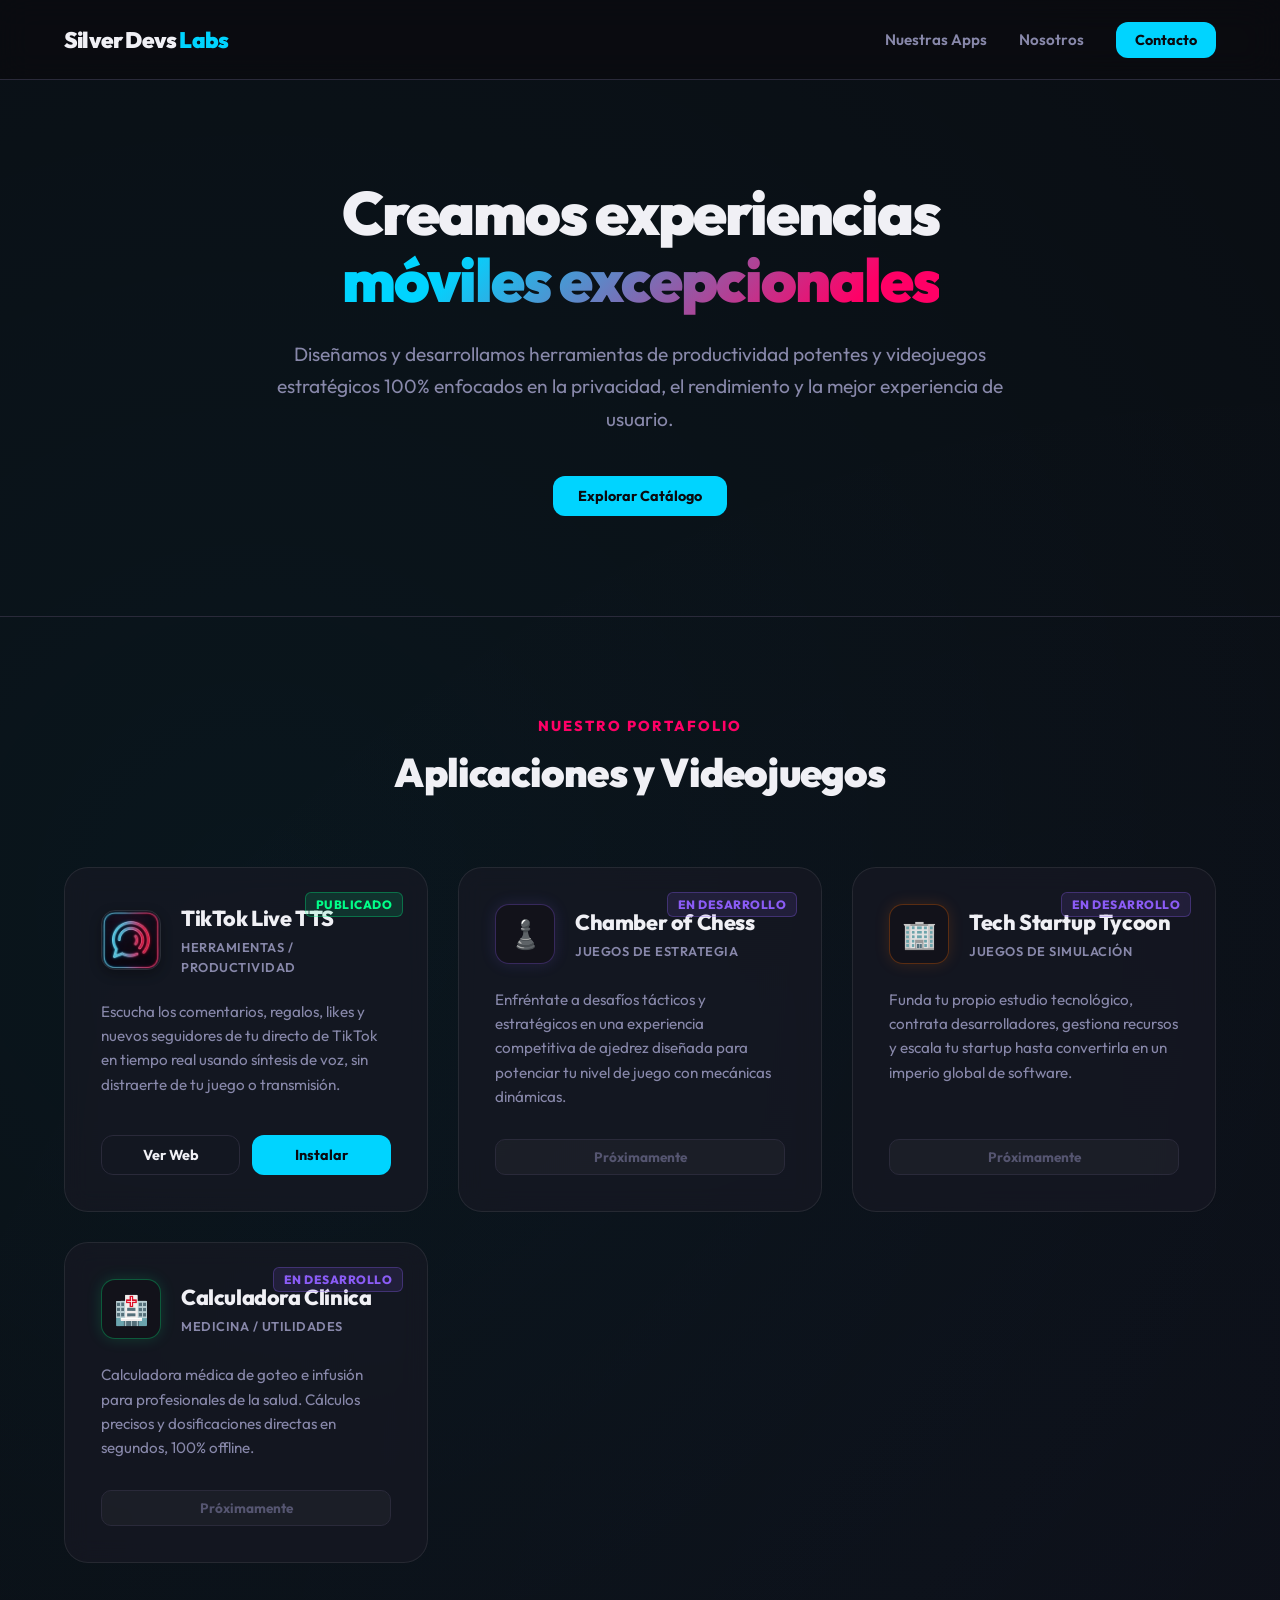
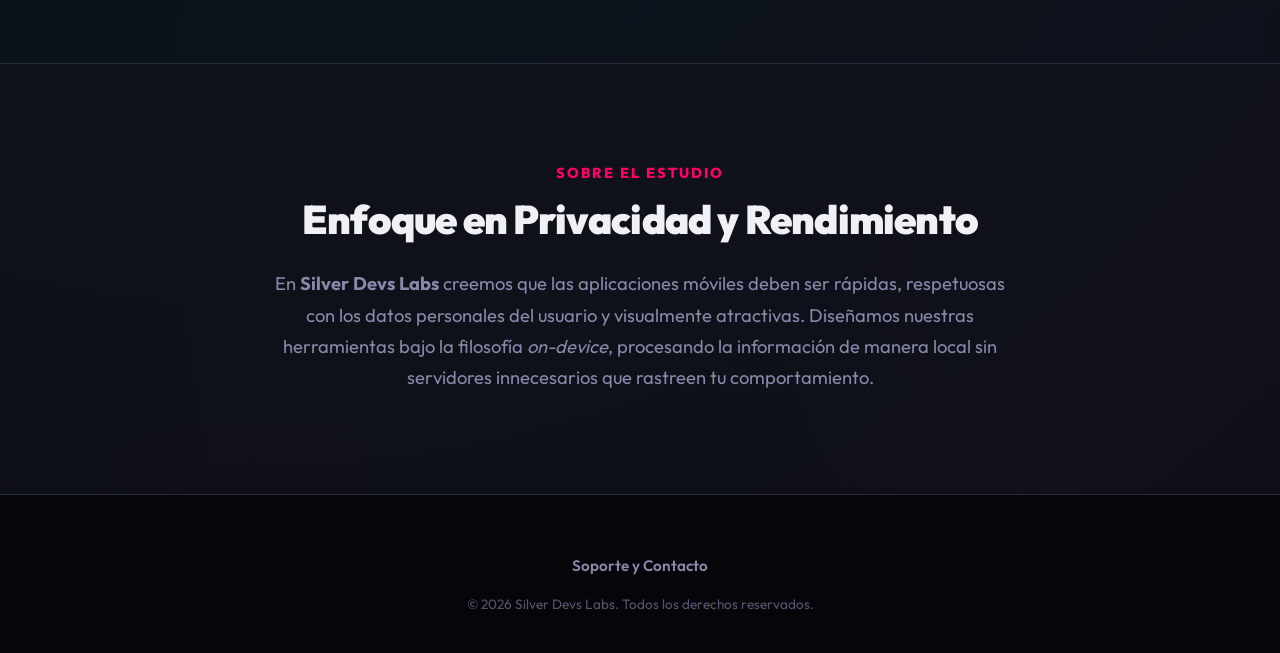
==== index.html @ 196f1647 "feat: lanzar portal central oficial de Silver Devs Labs" ====
<!DOCTYPE html>
<html lang="es">
<head>
    <meta charset="UTF-8">
    <meta name="viewport" content="width=device-width, initial-scale=1.0">
    <title>Silver Devs Labs - Aplicaciones y Videojuegos Móviles</title>
    <meta name="description" content="Portal oficial de Silver Devs Labs. Creadores de herramientas innovadoras y videojuegos móviles de alta calidad.">
    
    <!-- Open Graph -->
    <meta property="og:type" content="website">
    <meta property="og:title" content="Silver Devs Labs - Aplicaciones y Videojuegos">
    <meta property="og:description" content="Explora nuestro catálogo de aplicaciones móviles y videojuegos estratégicos e innovadores.">
    
    <!-- Google Fonts -->
    <link rel="preconnect" href="https://fonts.googleapis.com">
    <link rel="preconnect" href="https://fonts.gstatic.com" crossorigin>
    <link href="https://fonts.googleapis.com/css2?family=Outfit:wght@300;400;600;800;900&display=swap" rel="stylesheet">
    
    <!-- Stylesheets -->
    <link rel="stylesheet" href="style.css">
</head>
<body>
    <!-- Header -->
    <header class="navbar">
        <div class="container navbar-container">
            <a href="#" class="brand">
                <span class="brand-name">Silver Devs <span class="accent-cyan">Labs</span></span>
            </a>
            <nav class="nav-menu">
                <a href="#apps" class="nav-link">Nuestras Apps</a>
                <a href="#about" class="nav-link">Nosotros</a>
                <a href="mailto:silver.devs.labs@gmail.com" class="btn btn-primary btn-nav">Contacto</a>
            </nav>
        </div>
    </header>

    <!-- Hero Section -->
    <section class="hero">
        <div class="container hero-container">
            <h1 class="hero-title">
                Creamos experiencias <br>
                <span class="gradient-text">móviles excepcionales</span>
            </h1>
            <p class="hero-subtitle">
                Diseñamos y desarrollamos herramientas de productividad potentes y videojuegos estratégicos 100% enfocados en la privacidad, el rendimiento y la mejor experiencia de usuario.
            </p>
            <div class="hero-actions">
                <a href="#apps" class="btn btn-primary">Explorar Catálogo</a>
            </div>
        </div>
    </section>

    <!-- Apps Catalog Grid Section -->
    <section class="apps" id="apps">
        <div class="container">
            <div class="section-header">
                <span class="tagline">Nuestro Portafolio</span>
                <h2 class="section-title">Aplicaciones y Videojuegos</h2>
            </div>
            
            <div class="apps-grid">
                <!-- App 1: TikTok Live TTS -->
                <div class="card app-card status-published" id="app-tiktoktts">
                    <span class="status-badge">Publicado</span>
                    <div class="app-header">
                        <img src="assets/logo-tiktoktts.png" alt="TikTok Live TTS Icon" class="app-icon">
                        <div class="app-meta">
                            <h3 class="app-title">TikTok Live TTS</h3>
                            <span class="app-category">Herramientas / Productividad</span>
                        </div>
                    </div>
                    <p class="app-desc">
                        Escucha los comentarios, regalos, likes y nuevos seguidores de tu directo de TikTok en tiempo real usando síntesis de voz, sin distraerte de tu juego o transmisión.
                    </p>
                    <div class="app-links">
                        <a href="https://silverdevslabs-del.github.io/tiktok-live-tts-web/" class="btn btn-outline" target="_blank">Ver Web</a>
                        <a href="https://play.google.com/store/apps/details?id=com.silver_devs_labs.tiktoktts" class="btn btn-primary" target="_blank">Instalar</a>
                    </div>
                </div>
                
                <!-- App 2: Chamber of Chess -->
                <div class="card app-card status-dev" id="app-chess">
                    <span class="status-badge">En Desarrollo</span>
                    <div class="app-header">
                        <div class="app-icon-placeholder purple">♟️</div>
                        <div class="app-meta">
                            <h3 class="app-title">Chamber of Chess</h3>
                            <span class="app-category">Juegos de Estrategia</span>
                        </div>
                    </div>
                    <p class="app-desc">
                        Enfréntate a desafíos tácticos y estratégicos en una experiencia competitiva de ajedrez diseñada para potenciar tu nivel de juego con mecánicas dinámicas.
                    </p>
                    <div class="app-links">
                        <span class="badge badge-subtle">Próximamente</span>
                    </div>
                </div>
                
                <!-- App 3: Tech Startup Tycoon -->
                <div class="card app-card status-dev" id="app-tycoon">
                    <span class="status-badge">En Desarrollo</span>
                    <div class="app-header">
                        <div class="app-icon-placeholder orange">🏢</div>
                        <div class="app-meta">
                            <h3 class="app-title">Tech Startup Tycoon</h3>
                            <span class="app-category">Juegos de Simulación</span>
                        </div>
                    </div>
                    <p class="app-desc">
                        Funda tu propio estudio tecnológico, contrata desarrolladores, gestiona recursos y escala tu startup hasta convertirla en un imperio global de software.
                    </p>
                    <div class="app-links">
                        <span class="badge badge-subtle">Próximamente</span>
                    </div>
                </div>
                
                <!-- App 4: Calculadora de Infusión -->
                <div class="card app-card status-dev" id="app-clinical">
                    <span class="status-badge">En Desarrollo</span>
                    <div class="app-header">
                        <div class="app-icon-placeholder green">🏥</div>
                        <div class="app-meta">
                            <h3 class="app-title">Calculadora Clínica</h3>
                            <span class="app-category">Medicina / Utilidades</span>
                        </div>
                    </div>
                    <p class="app-desc">
                        Calculadora médica de goteo e infusión para profesionales de la salud. Cálculos precisos y dosificaciones directas en segundos, 100% offline.
                    </p>
                    <div class="app-links">
                        <span class="badge badge-subtle">Próximamente</span>
                    </div>
                </div>

            </div>
        </div>
    </section>

    <!-- About Section -->
    <section class="about" id="about">
        <div class="container about-container">
            <div class="about-content">
                <span class="tagline">Sobre el Estudio</span>
                <h2 class="section-title">Enfoque en Privacidad y Rendimiento</h2>
                <p class="about-text">
                    En <strong>Silver Devs Labs</strong> creemos que las aplicaciones móviles deben ser rápidas, respetuosas con los datos personales del usuario y visualmente atractivas. 
                    Diseñamos nuestras herramientas bajo la filosofía <em>on-device</em>, procesando la información de manera local sin servidores innecesarios que rastreen tu comportamiento.
                </p>
            </div>
        </div>
    </section>

    <!-- Footer -->
    <footer class="footer">
        <div class="container footer-container">
            <div class="footer-links">
                <a href="mailto:silver.devs.labs@gmail.com" class="footer-link">Soporte y Contacto</a>
            </div>
            <p class="copyright">&copy; 2026 Silver Devs Labs. Todos los derechos reservados.</p>
        </div>
    </footer>
</body>
</html>
---- style.css ----
/* Silver Devs Labs Portal - CSS Styling Rules */

:root {
    --bg-dark: #0A0A0F;
    --surface-dark: #12121A;
    --card-dark: #1A1A25;
    
    --neon-cyan: #00D4FF;
    --neon-pink: #FF0066;
    --neon-green: #00FF88;
    --neon-orange: #FF6B00;
    --neon-purple: #8B5CF6;
    
    --text-primary: #F0F0F5;
    --text-secondary: #8888AA;
    --text-muted: #555570;
    
    --border-subtle: #2A2A3A;
    --glass-border: rgba(255, 255, 255, 0.08);
    --glass-surface: rgba(255, 255, 255, 0.04);
    
    --font-outfit: 'Outfit', sans-serif;
    --transition-smooth: all 0.4s cubic-bezier(0.16, 1, 0.3, 1);
}

/* Base Styles */
* {
    margin: 0;
    padding: 0;
    box-sizing: border-box;
}

html {
    scroll-behavior: smooth;
    font-size: 16px;
    background-color: var(--bg-dark);
    color: var(--text-primary);
    font-family: var(--font-outfit);
}

body {
    overflow-x: hidden;
    position: relative;
}

/* Background animated glow (Studio branding) */
@keyframes bgGlow {
    0% { background-position: 0% 50%; }
    50% { background-position: 100% 50%; }
    100% { background-position: 0% 50%; }
}

body::before {
    content: '';
    position: absolute;
    top: 0;
    left: 0;
    right: 0;
    bottom: 0;
    background: radial-gradient(circle at 10% 20%, rgba(0, 212, 255, 0.06) 0%, transparent 45%),
                radial-gradient(circle at 90% 80%, rgba(255, 0, 102, 0.05) 0%, transparent 45%),
                radial-gradient(circle at 50% 40%, rgba(139, 92, 246, 0.03) 0%, transparent 50%);
    background-size: 200% 200%;
    animation: bgGlow 25s ease infinite;
    z-index: -1;
    pointer-events: none;
}

.container {
    width: 100%;
    max-width: 1200px;
    margin: 0 auto;
    padding: 0 24px;
}

/* Navbar */
.navbar {
    position: fixed;
    top: 0;
    left: 0;
    right: 0;
    height: 80px;
    display: flex;
    align-items: center;
    background-color: rgba(10, 10, 15, 0.7);
    backdrop-filter: blur(16px);
    -webkit-backdrop-filter: blur(16px);
    border-bottom: 1px solid var(--border-subtle);
    z-index: 1000;
}

.navbar-container {
    display: flex;
    justify-content: space-between;
    align-items: center;
}

.brand {
    text-decoration: none;
}

.brand-name {
    font-size: 1.4rem;
    font-weight: 900;
    color: var(--text-primary);
    letter-spacing: -0.8px;
}

.accent-cyan {
    color: var(--neon-cyan);
}

.nav-menu {
    display: flex;
    align-items: center;
    gap: 32px;
}

.nav-link {
    font-size: 0.95rem;
    font-weight: 600;
    color: var(--text-secondary);
    text-decoration: none;
    transition: var(--transition-smooth);
}

.nav-link:hover {
    color: var(--neon-cyan);
}

/* Buttons */
.btn {
    display: inline-flex;
    align-items: center;
    justify-content: center;
    padding: 10px 24px;
    border-radius: 12px;
    font-weight: 700;
    font-size: 0.9rem;
    cursor: pointer;
    text-decoration: none;
    transition: var(--transition-smooth);
    border: 1px solid transparent;
}

.btn-primary {
    background-color: var(--neon-cyan);
    color: var(--bg-dark);
}

.btn-primary:hover {
    transform: translateY(-2px);
    box-shadow: 0 8px 25px rgba(0, 212, 255, 0.35);
}

.btn-outline {
    border-color: var(--border-subtle);
    color: var(--text-primary);
    background-color: transparent;
}

.btn-outline:hover {
    border-color: var(--neon-cyan);
    background-color: rgba(0, 212, 255, 0.05);
}

.btn-nav {
    padding: 8px 18px;
}

/* Hero Section */
.hero {
    padding: 180px 0 100px;
    text-align: center;
    position: relative;
}

.hero-container {
    max-width: 800px;
    margin: 0 auto;
}

.hero-title {
    font-size: 3.8rem;
    font-weight: 900;
    line-height: 1.1;
    letter-spacing: -2px;
    margin-bottom: 24px;
}

.gradient-text {
    background: linear-gradient(135deg, var(--neon-cyan) 20%, var(--neon-pink) 85%);
    -webkit-background-clip: text;
    -webkit-text-fill-color: transparent;
}

.hero-subtitle {
    font-size: 1.2rem;
    color: var(--text-secondary);
    line-height: 1.7;
    margin-bottom: 40px;
}

/* Cards & Grid Layout */
.card {
    background-color: rgba(26, 26, 37, 0.6);
    backdrop-filter: blur(12px);
    -webkit-backdrop-filter: blur(12px);
    border-radius: 24px;
    border: 1px solid var(--glass-border);
    padding: 36px;
    transition: var(--transition-smooth);
}

.card:hover {
    transform: translateY(-6px);
}

/* Apps Grid */
.apps {
    padding: 100px 0;
    border-top: 1px solid var(--border-subtle);
}

.section-header {
    text-align: center;
    margin-bottom: 70px;
}

.tagline {
    font-size: 0.9rem;
    font-weight: 800;
    letter-spacing: 2px;
    text-transform: uppercase;
    color: var(--neon-pink);
    display: block;
    margin-bottom: 12px;
}

.section-title {
    font-size: 2.5rem;
    font-weight: 900;
    letter-spacing: -0.8px;
}

.apps-grid {
    display: grid;
    grid-template-columns: repeat(auto-fit, minmax(320px, 1fr));
    gap: 30px;
}

/* App Card styling */
.app-card {
    position: relative;
    display: flex;
    flex-direction: column;
    height: 100%;
}

.status-badge {
    position: absolute;
    top: 24px;
    right: 24px;
    font-size: 0.75rem;
    font-weight: 800;
    text-transform: uppercase;
    padding: 4px 10px;
    border-radius: 6px;
    letter-spacing: 0.5px;
}

.status-published .status-badge {
    background-color: rgba(0, 255, 136, 0.12);
    color: var(--neon-green);
    border: 1px solid rgba(0, 255, 136, 0.3);
}

.status-dev .status-badge {
    background-color: rgba(139, 92, 246, 0.12);
    color: var(--neon-purple);
    border: 1px solid rgba(139, 92, 246, 0.3);
}

.app-header {
    display: flex;
    align-items: center;
    gap: 20px;
    margin-bottom: 24px;
}

.app-icon {
    width: 60px;
    height: 60px;
    border-radius: 14px;
    border: 1.5px solid rgba(255, 255, 255, 0.1);
    box-shadow: 0 4px 12px rgba(0, 0, 0, 0.3);
}

/* Custom Placeholder Icons for Unreleased Apps */
.app-icon-placeholder {
    width: 60px;
    height: 60px;
    border-radius: 14px;
    display: flex;
    align-items: center;
    justify-content: center;
    font-size: 1.75rem;
    background-color: var(--surface-dark);
    border: 1px solid var(--border-subtle);
    box-shadow: 0 4px 12px rgba(0, 0, 0, 0.3);
}

.app-icon-placeholder.purple {
    border-color: rgba(139, 92, 246, 0.3);
    box-shadow: 0 0 15px rgba(139, 92, 246, 0.15);
}

.app-icon-placeholder.orange {
    border-color: rgba(255, 107, 0, 0.3);
    box-shadow: 0 0 15px rgba(255, 107, 0, 0.15);
}

.app-icon-placeholder.green {
    border-color: rgba(0, 255, 136, 0.3);
    box-shadow: 0 0 15px rgba(0, 255, 136, 0.15);
}

.app-icon-placeholder.pink {
    border-color: rgba(255, 0, 102, 0.3);
    box-shadow: 0 0 15px rgba(255, 0, 102, 0.15);
}

.app-title {
    font-size: 1.35rem;
    font-weight: 800;
    margin-bottom: 4px;
    letter-spacing: -0.4px;
}

.app-category {
    font-size: 0.8rem;
    color: var(--text-secondary);
    font-weight: 600;
    text-transform: uppercase;
    letter-spacing: 0.5px;
}

.app-desc {
    font-size: 0.95rem;
    color: var(--text-secondary);
    line-height: 1.6;
    margin-bottom: 30px;
    flex-grow: 1;
}

.app-links {
    display: flex;
    gap: 12px;
    width: 100%;
}

.app-links .btn {
    flex: 1;
}

.badge-subtle {
    display: inline-block;
    padding: 8px 16px;
    border-radius: 10px;
    font-size: 0.85rem;
    font-weight: 700;
    background-color: rgba(255, 255, 255, 0.03);
    color: var(--text-muted);
    border: 1px solid var(--border-subtle);
    width: 100%;
    text-align: center;
}

/* Card Hover Highlights */
.app-card#app-tiktoktts:hover {
    border-color: rgba(0, 212, 255, 0.25);
    box-shadow: 0 15px 35px rgba(0, 212, 255, 0.08);
}

.app-card#app-chess:hover {
    border-color: rgba(139, 92, 246, 0.25);
    box-shadow: 0 15px 35px rgba(139, 92, 246, 0.06);
}

.app-card#app-tycoon:hover {
    border-color: rgba(255, 107, 0, 0.25);
    box-shadow: 0 15px 35px rgba(255, 107, 0, 0.06);
}

.app-card#app-clinical:hover {
    border-color: rgba(0, 255, 136, 0.25);
    box-shadow: 0 15px 35px rgba(0, 255, 136, 0.06);
}

.app-card#app-vibrator:hover {
    border-color: rgba(255, 0, 102, 0.25);
    box-shadow: 0 15px 35px rgba(255, 0, 102, 0.06);
}

/* About Section */
.about {
    padding: 100px 0;
    border-top: 1px solid var(--border-subtle);
    background-color: rgba(18, 18, 26, 0.4);
}

.about-container {
    max-width: 800px;
    margin: 0 auto;
    text-align: center;
}

.about-text {
    font-size: 1.15rem;
    color: var(--text-secondary);
    line-height: 1.7;
    margin-top: 24px;
}

/* Footer */
.footer {
    padding: 60px 0 40px;
    border-top: 1px solid var(--border-subtle);
    background-color: #06060A;
}

.footer-container {
    display: flex;
    flex-direction: column;
    align-items: center;
    gap: 20px;
    text-align: center;
}

.footer-link {
    color: var(--text-secondary);
    text-decoration: none;
    font-size: 0.95rem;
    font-weight: 600;
    transition: var(--transition-smooth);
}

.footer-link:hover {
    color: var(--neon-cyan);
}

.copyright {
    font-size: 0.85rem;
    color: var(--text-muted);
}

/* Responsive */
@media (max-width: 768px) {
    .nav-menu {
        display: none;
    }
    
    .hero-title {
        font-size: 2.8rem;
    }
    
    .section-title {
        font-size: 2rem;
    }
}
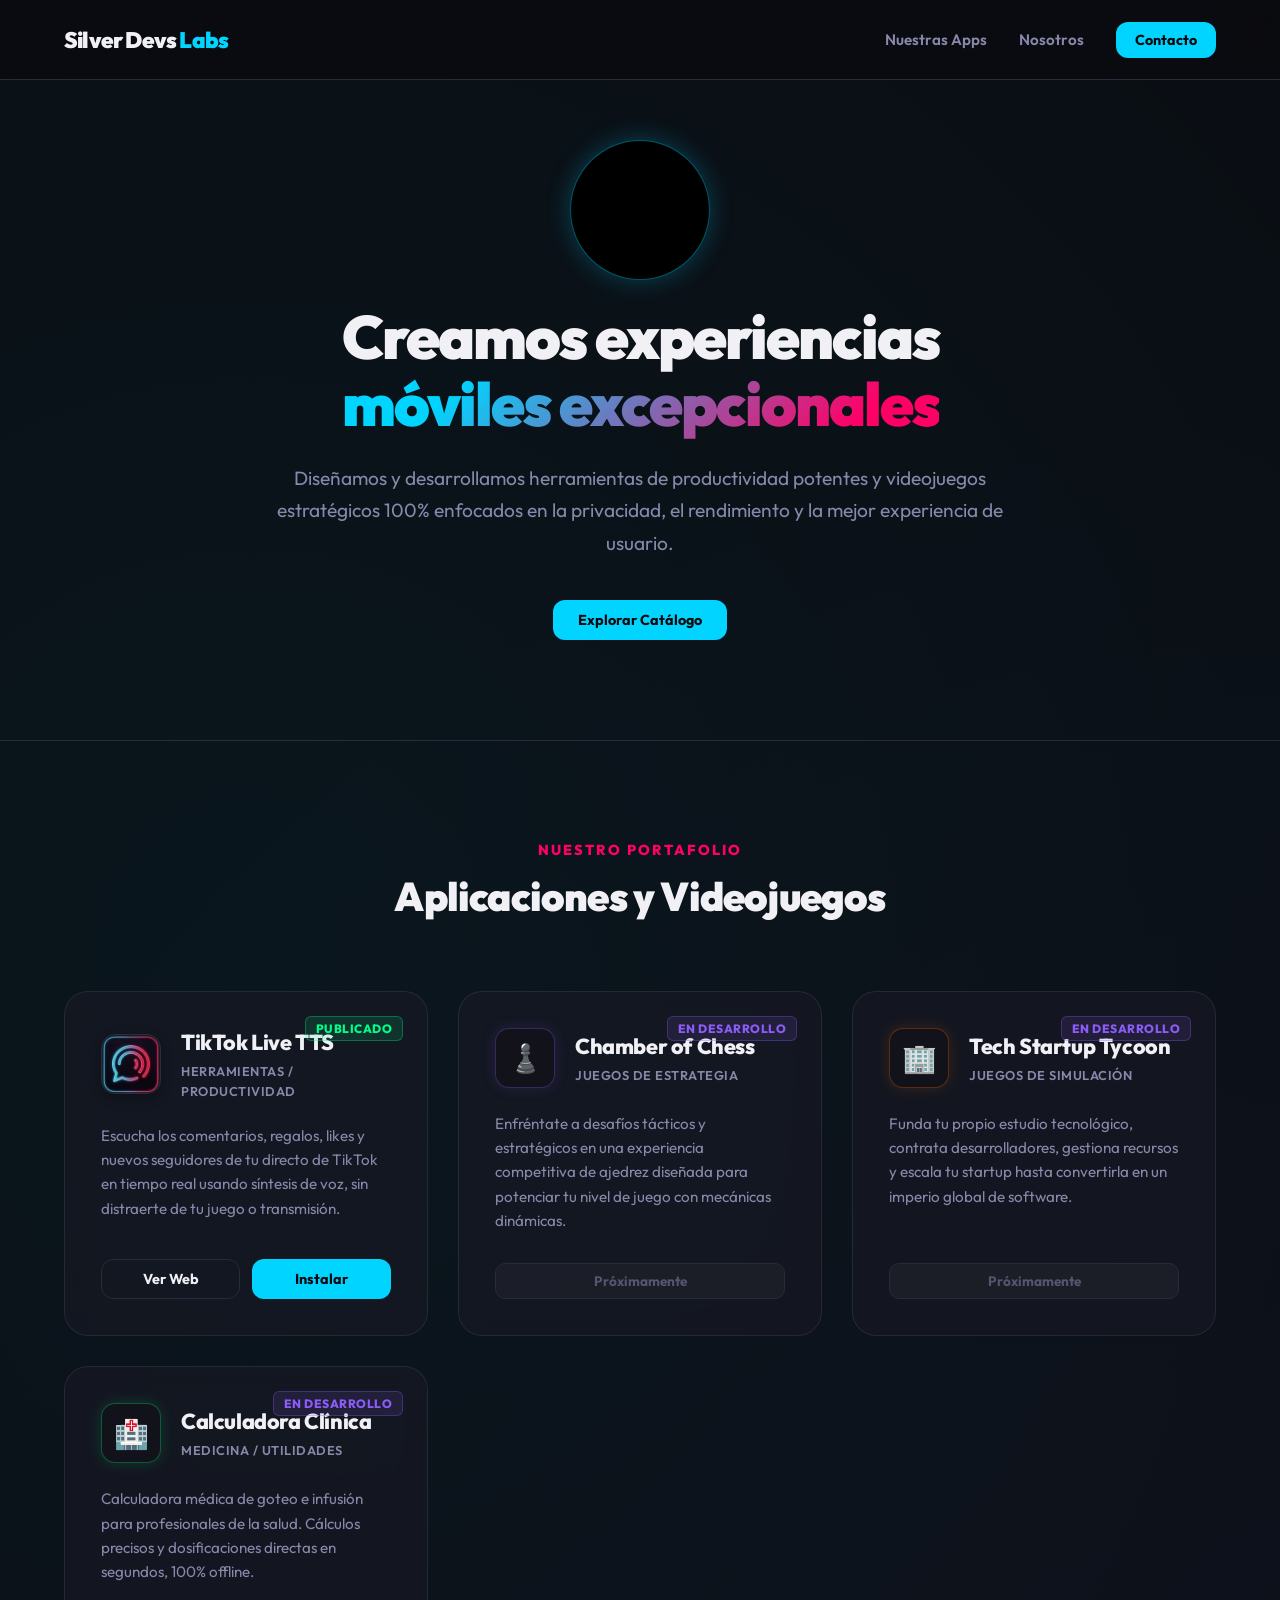
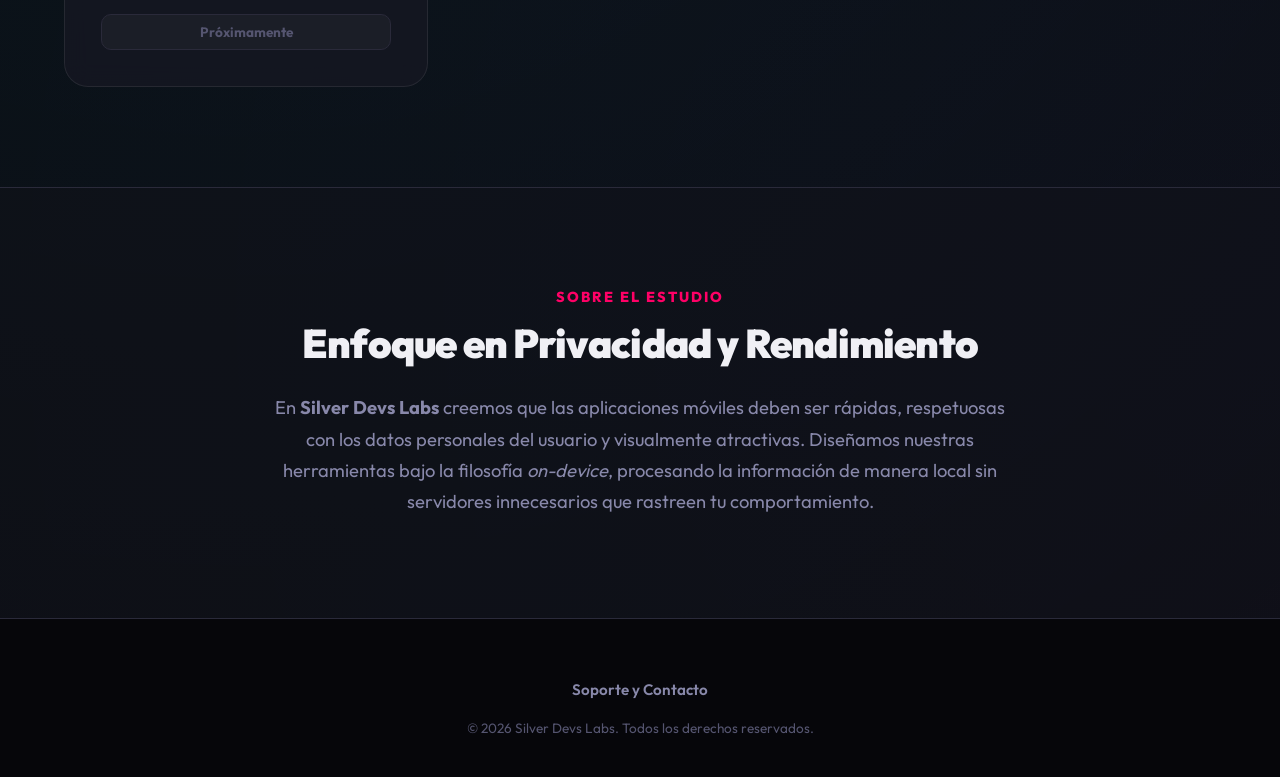
==== commit 794fcdda: "feat: agregar logo final en video mp4 en Hero Section" ====
--- a/index.html
+++ b/index.html
@@ -37,6 +37,9 @@
     <!-- Hero Section -->
     <section class="hero">
         <div class="container hero-container">
+            <div class="hero-logo-container">
+                <video src="assets/logo.mp4" autoplay loop muted playsinline class="hero-logo-video"></video>
+            </div>
             <h1 class="hero-title">
                 Creamos experiencias <br>
                 <span class="gradient-text">móviles excepcionales</span>
--- a/style.css
+++ b/style.css
@@ -170,7 +170,7 @@
 
 /* Hero Section */
 .hero {
-    padding: 180px 0 100px;
+    padding: 140px 0 100px;
     text-align: center;
     position: relative;
 }
@@ -178,6 +178,22 @@
 .hero-container {
     max-width: 800px;
     margin: 0 auto;
+}
+
+.hero-logo-container {
+    margin-bottom: 24px;
+    display: flex;
+    justify-content: center;
+}
+
+.hero-logo-video {
+    width: 140px;
+    height: 140px;
+    object-fit: cover;
+    border-radius: 50%;
+    border: 1.5px solid rgba(0, 212, 255, 0.4);
+    box-shadow: 0 0 25px rgba(0, 212, 255, 0.25);
+    background-color: #000;
 }
 
 .hero-title {
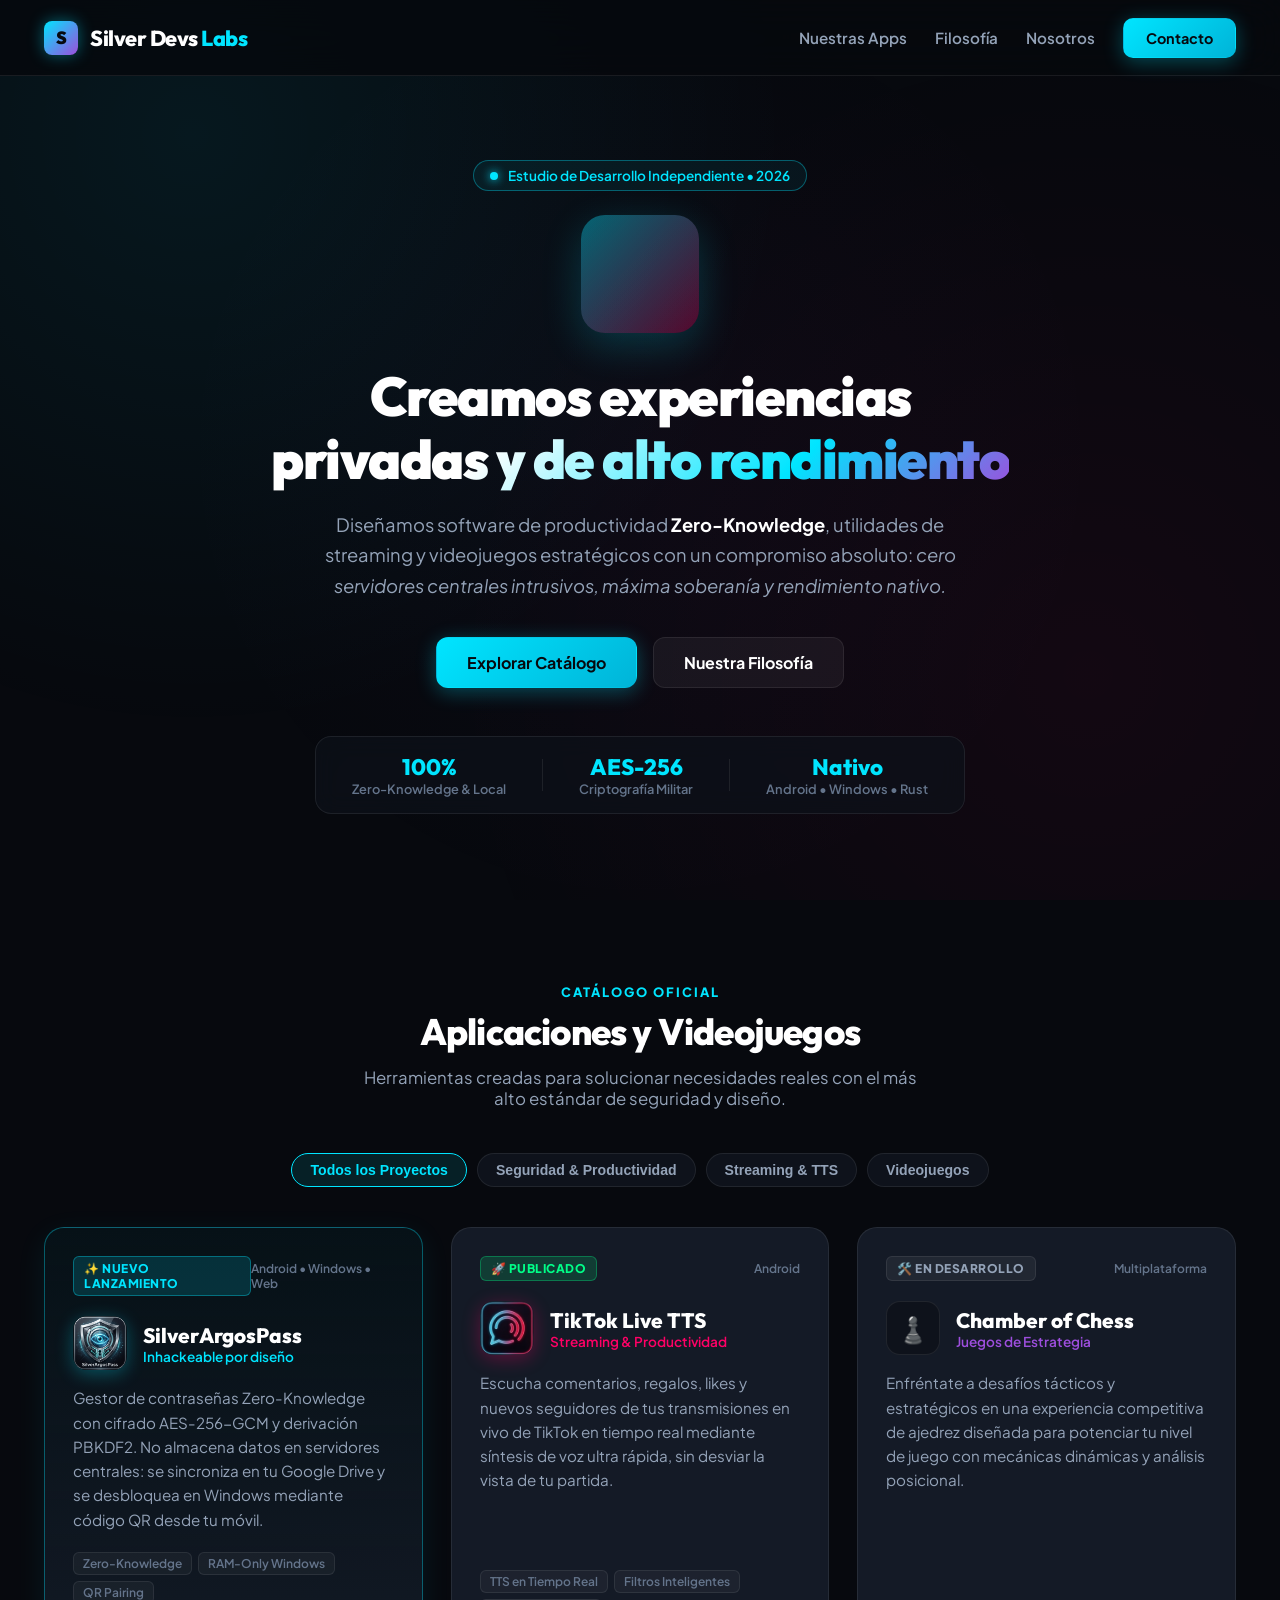
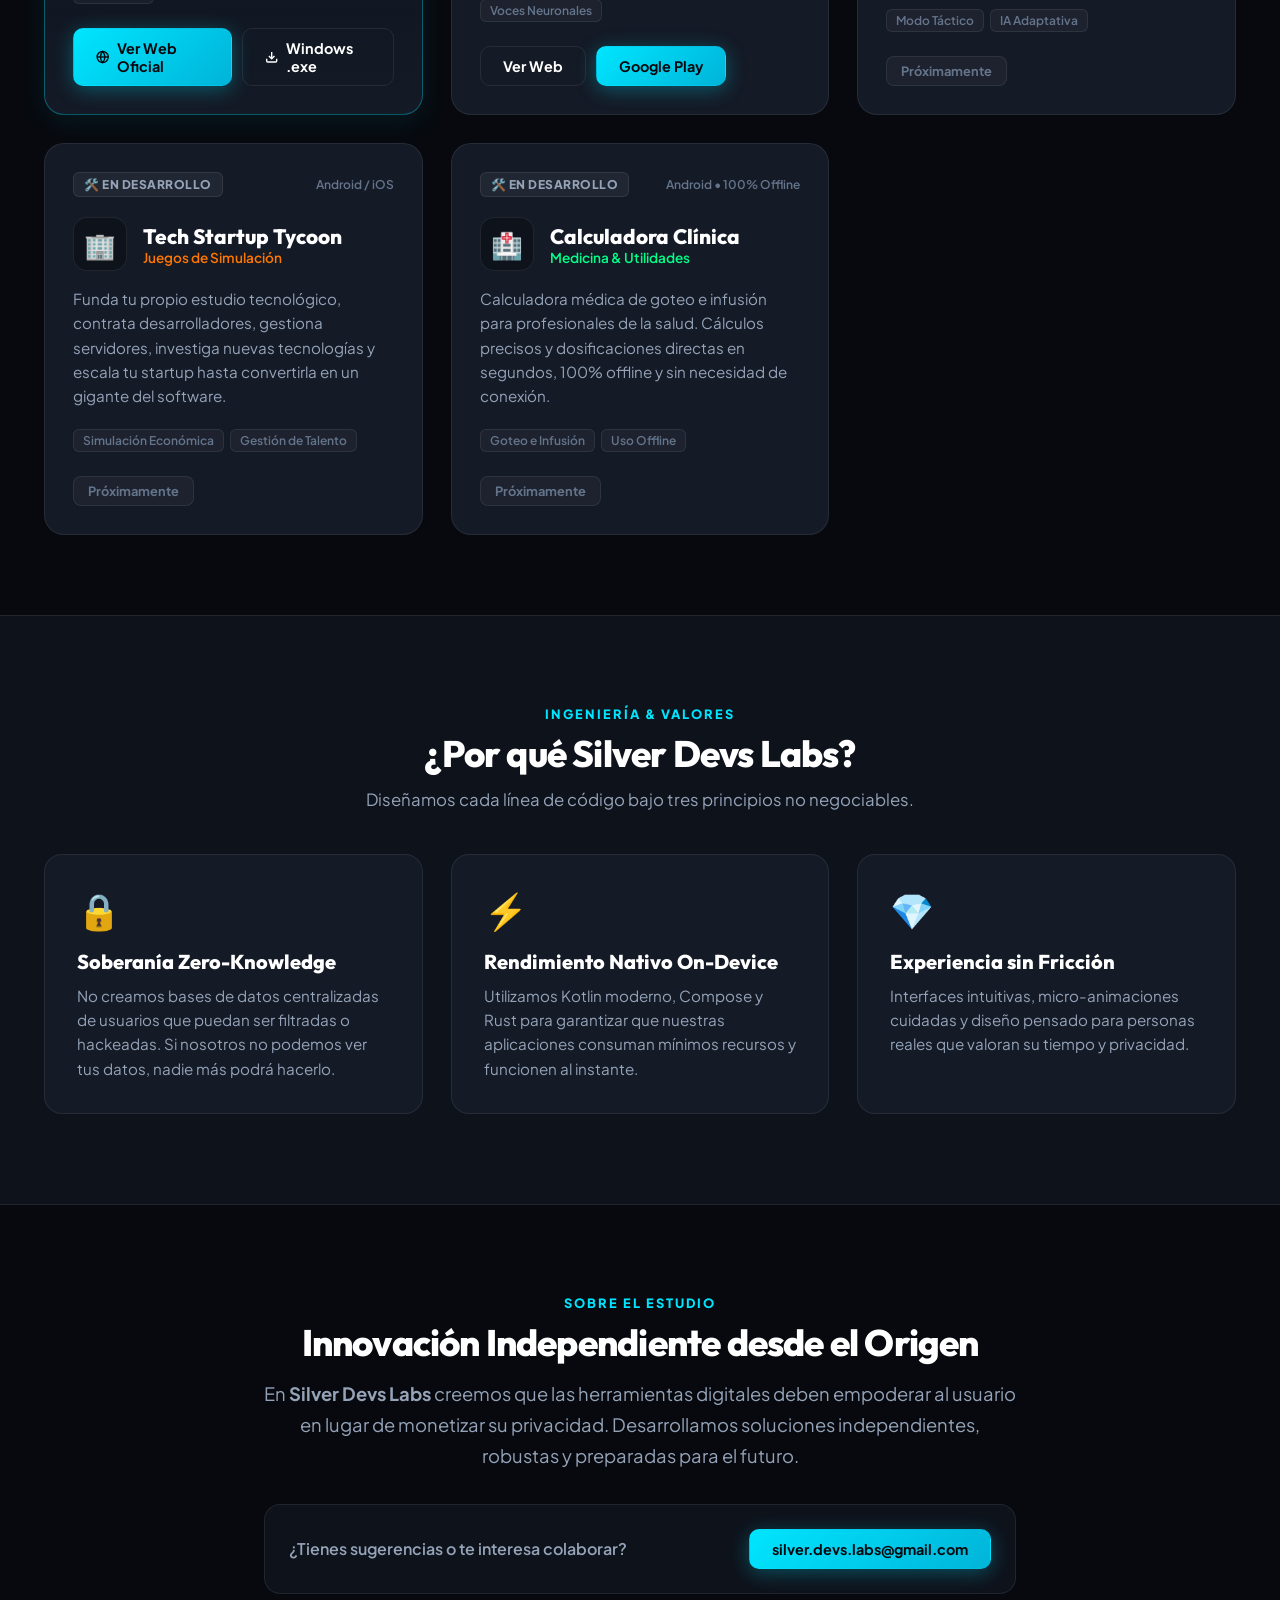
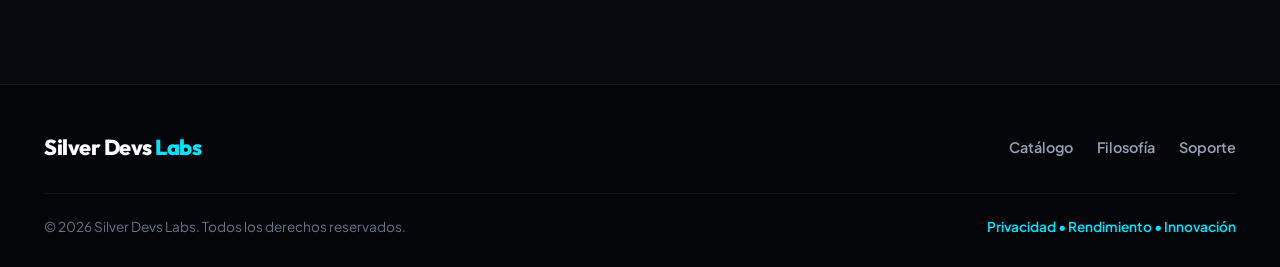
==== commit cfccd0f9: "Add SilverArgosPass to catalog and modernize portal UI" ====
--- a/index.html
+++ b/index.html
@@ -3,31 +3,37 @@
 <head>
     <meta charset="UTF-8">
     <meta name="viewport" content="width=device-width, initial-scale=1.0">
-    <title>Silver Devs Labs - Aplicaciones y Videojuegos Móviles</title>
-    <meta name="description" content="Portal oficial de Silver Devs Labs. Creadores de herramientas innovadoras y videojuegos móviles de alta calidad.">
+    <title>Silver Devs Labs | Apps de Alto Rendimiento & Videojuegos</title>
+    <meta name="description" content="Estudio de desarrollo de software independiente especializado en herramientas de productividad Zero-Knowledge, aplicaciones de alto rendimiento y videojuegos estratégicos.">
     
     <!-- Open Graph -->
     <meta property="og:type" content="website">
     <meta property="og:title" content="Silver Devs Labs - Aplicaciones y Videojuegos">
-    <meta property="og:description" content="Explora nuestro catálogo de aplicaciones móviles y videojuegos estratégicos e innovadores.">
+    <meta property="og:description" content="Software innovador, privado y veloz. Cero servidores innecesarios, máxima soberanía del usuario.">
+    <meta property="og:image" content="assets/logo-silverargospass.png">
     
     <!-- Google Fonts -->
     <link rel="preconnect" href="https://fonts.googleapis.com">
     <link rel="preconnect" href="https://fonts.gstatic.com" crossorigin>
-    <link href="https://fonts.googleapis.com/css2?family=Outfit:wght@300;400;600;800;900&display=swap" rel="stylesheet">
+    <link href="https://fonts.googleapis.com/css2?family=Plus+Jakarta+Sans:wght@400;500;600;700;800&family=Outfit:wght@400;600;800;900&display=swap" rel="stylesheet">
     
     <!-- Stylesheets -->
     <link rel="stylesheet" href="style.css">
 </head>
 <body>
-    <!-- Header -->
+    <!-- Background Glow -->
+    <div class="bg-glow"></div>
+
+    <!-- Header / Navbar -->
     <header class="navbar">
         <div class="container navbar-container">
             <a href="#" class="brand">
+                <div class="brand-badge">S</div>
                 <span class="brand-name">Silver Devs <span class="accent-cyan">Labs</span></span>
             </a>
             <nav class="nav-menu">
                 <a href="#apps" class="nav-link">Nuestras Apps</a>
+                <a href="#pilares" class="nav-link">Filosofía</a>
                 <a href="#about" class="nav-link">Nosotros</a>
                 <a href="mailto:silver.devs.labs@gmail.com" class="btn btn-primary btn-nav">Contacto</a>
             </nav>
@@ -37,18 +43,45 @@
     <!-- Hero Section -->
     <section class="hero">
         <div class="container hero-container">
+            <div class="hero-badge">
+                <span class="pulse-dot"></span>
+                Estudio de Desarrollo Independiente • 2026
+            </div>
+
             <div class="hero-logo-container">
-                <video src="assets/logo.mp4" autoplay loop muted playsinline class="hero-logo-video"></video>
-            </div>
+                <div class="video-glow-wrapper">
+                    <video src="assets/logo.mp4" autoplay loop muted playsinline class="hero-logo-video"></video>
+                </div>
+            </div>
+
             <h1 class="hero-title">
                 Creamos experiencias <br>
-                <span class="gradient-text">móviles excepcionales</span>
+                <span class="gradient-text">privadas y de alto rendimiento</span>
             </h1>
             <p class="hero-subtitle">
-                Diseñamos y desarrollamos herramientas de productividad potentes y videojuegos estratégicos 100% enfocados en la privacidad, el rendimiento y la mejor experiencia de usuario.
+                Diseñamos software de productividad <strong>Zero-Knowledge</strong>, utilidades de streaming y videojuegos estratégicos con un compromiso absoluto: <em>cero servidores centrales intrusivos, máxima soberanía y rendimiento nativo.</em>
             </p>
             <div class="hero-actions">
-                <a href="#apps" class="btn btn-primary">Explorar Catálogo</a>
+                <a href="#apps" class="btn btn-primary btn-lg">Explorar Catálogo</a>
+                <a href="#pilares" class="btn btn-secondary btn-lg">Nuestra Filosofía</a>
+            </div>
+
+            <!-- Stats Bar -->
+            <div class="hero-stats">
+                <div class="stat-item">
+                    <div class="stat-value">100%</div>
+                    <div class="stat-label">Zero-Knowledge & Local</div>
+                </div>
+                <div class="stat-divider"></div>
+                <div class="stat-item">
+                    <div class="stat-value">AES-256</div>
+                    <div class="stat-label">Criptografía Militar</div>
+                </div>
+                <div class="stat-divider"></div>
+                <div class="stat-item">
+                    <div class="stat-value">Nativo</div>
+                    <div class="stat-label">Android • Windows • Rust</div>
+                </div>
             </div>
         </div>
     </section>
@@ -57,84 +90,185 @@
     <section class="apps" id="apps">
         <div class="container">
             <div class="section-header">
-                <span class="tagline">Nuestro Portafolio</span>
+                <span class="tagline">Catálogo Oficial</span>
                 <h2 class="section-title">Aplicaciones y Videojuegos</h2>
+                <p class="section-desc">Herramientas creadas para solucionar necesidades reales con el más alto estándar de seguridad y diseño.</p>
+            </div>
+
+            <!-- Category Filter Tabs -->
+            <div class="filter-tabs">
+                <button class="filter-btn active" data-filter="all">Todos los Proyectos</button>
+                <button class="filter-btn" data-filter="seguridad">Seguridad & Productividad</button>
+                <button class="filter-btn" data-filter="streaming">Streaming & TTS</button>
+                <button class="filter-btn" data-filter="juegos">Videojuegos</button>
             </div>
             
             <div class="apps-grid">
-                <!-- App 1: TikTok Live TTS -->
-                <div class="card app-card status-published" id="app-tiktoktts">
-                    <span class="status-badge">Publicado</span>
-                    <div class="app-header">
-                        <img src="assets/logo-tiktoktts.png" alt="TikTok Live TTS Icon" class="app-icon">
+                <!-- App 1: SilverArgosPass (NUEVO & DESTACADO) -->
+                <div class="card app-card status-featured" data-category="seguridad" id="app-silverargospass">
+                    <div class="card-glow"></div>
+                    <div class="card-header-top">
+                        <span class="status-badge badge-featured">✨ Nuevo Lanzamiento</span>
+                        <span class="platform-tag">Android • Windows • Web</span>
+                    </div>
+                    <div class="app-header">
+                        <img src="assets/logo-silverargospass.png" alt="SilverArgosPass Icon" class="app-icon shadow-cyan">
+                        <div class="app-meta">
+                            <h3 class="app-title">SilverArgosPass</h3>
+                            <span class="app-category text-cyan">Inhackeable por diseño</span>
+                        </div>
+                    </div>
+                    <p class="app-desc">
+                        Gestor de contraseñas Zero-Knowledge con cifrado AES-256-GCM y derivación PBKDF2. No almacena datos en servidores centrales: se sincroniza en tu Google Drive y se desbloquea en Windows mediante código QR desde tu móvil.
+                    </p>
+                    <div class="app-features-chips">
+                        <span class="chip">Zero-Knowledge</span>
+                        <span class="chip">RAM-Only Windows</span>
+                        <span class="chip">QR Pairing</span>
+                    </div>
+                    <div class="app-links">
+                        <a href="https://silverdevslabs-del.github.io/SilverArgosPass/" class="btn btn-primary" target="_blank">
+                            <svg width="16" height="16" viewBox="0 0 24 24" fill="none" stroke="currentColor" stroke-width="2.5"><circle cx="12" cy="12" r="10"/><line x1="2" y1="12" x2="22" y2="12"/><path d="M12 2a15.3 15.3 0 0 1 4 10 15.3 15.3 0 0 1-4 10 15.3 15.3 0 0 1-4-10 15.3 15.3 0 0 1 4-10z"/></svg>
+                            Ver Web Oficial
+                        </a>
+                        <a href="https://github.com/SilverDevsLabs/SilverArgosPass/releases/latest/download/SilverArgosPass_1.0.0_x64-setup.exe" class="btn btn-outline" target="_blank">
+                            <svg width="16" height="16" viewBox="0 0 24 24" fill="none" stroke="currentColor" stroke-width="2.5"><path d="M21 15v4a2 2 0 0 1-2 2H5a2 2 0 0 1-2-2v-4"/><polyline points="7 10 12 15 17 10"/><line x1="12" y1="15" x2="12" y2="3"/></svg>
+                            Windows .exe
+                        </a>
+                    </div>
+                </div>
+
+                <!-- App 2: TikTok Live TTS -->
+                <div class="card app-card status-published" data-category="streaming" id="app-tiktoktts">
+                    <div class="card-header-top">
+                        <span class="status-badge badge-published">🚀 Publicado</span>
+                        <span class="platform-tag">Android</span>
+                    </div>
+                    <div class="app-header">
+                        <img src="assets/logo-tiktoktts.png" alt="TikTok Live TTS Icon" class="app-icon shadow-pink">
                         <div class="app-meta">
                             <h3 class="app-title">TikTok Live TTS</h3>
-                            <span class="app-category">Herramientas / Productividad</span>
-                        </div>
-                    </div>
-                    <p class="app-desc">
-                        Escucha los comentarios, regalos, likes y nuevos seguidores de tu directo de TikTok en tiempo real usando síntesis de voz, sin distraerte de tu juego o transmisión.
-                    </p>
+                            <span class="app-category text-pink">Streaming & Productividad</span>
+                        </div>
+                    </div>
+                    <p class="app-desc">
+                        Escucha comentarios, regalos, likes y nuevos seguidores de tus transmisiones en vivo de TikTok en tiempo real mediante síntesis de voz ultra rápida, sin desviar la vista de tu partida.
+                    </p>
+                    <div class="app-features-chips">
+                        <span class="chip">TTS en Tiempo Real</span>
+                        <span class="chip">Filtros Inteligentes</span>
+                        <span class="chip">Voces Neuronales</span>
+                    </div>
                     <div class="app-links">
                         <a href="https://silverdevslabs-del.github.io/tiktok-live-tts-web/" class="btn btn-outline" target="_blank">Ver Web</a>
-                        <a href="https://play.google.com/store/apps/details?id=com.silver_devs_labs.tiktoktts" class="btn btn-primary" target="_blank">Instalar</a>
+                        <a href="https://play.google.com/store/apps/details?id=com.silver_devs_labs.tiktoktts" class="btn btn-primary" target="_blank">Google Play</a>
                     </div>
                 </div>
                 
-                <!-- App 2: Chamber of Chess -->
-                <div class="card app-card status-dev" id="app-chess">
-                    <span class="status-badge">En Desarrollo</span>
+                <!-- App 3: Chamber of Chess -->
+                <div class="card app-card status-dev" data-category="juegos" id="app-chess">
+                    <div class="card-header-top">
+                        <span class="status-badge badge-dev">🛠️ En Desarrollo</span>
+                        <span class="platform-tag">Multiplataforma</span>
+                    </div>
                     <div class="app-header">
                         <div class="app-icon-placeholder purple">♟️</div>
                         <div class="app-meta">
                             <h3 class="app-title">Chamber of Chess</h3>
-                            <span class="app-category">Juegos de Estrategia</span>
-                        </div>
-                    </div>
-                    <p class="app-desc">
-                        Enfréntate a desafíos tácticos y estratégicos en una experiencia competitiva de ajedrez diseñada para potenciar tu nivel de juego con mecánicas dinámicas.
-                    </p>
+                            <span class="app-category text-purple">Juegos de Estrategia</span>
+                        </div>
+                    </div>
+                    <p class="app-desc">
+                        Enfréntate a desafíos tácticos y estratégicos en una experiencia competitiva de ajedrez diseñada para potenciar tu nivel de juego con mecánicas dinámicas y análisis posicional.
+                    </p>
+                    <div class="app-features-chips">
+                        <span class="chip">Modo Táctico</span>
+                        <span class="chip">IA Adaptativa</span>
+                    </div>
                     <div class="app-links">
                         <span class="badge badge-subtle">Próximamente</span>
                     </div>
                 </div>
                 
-                <!-- App 3: Tech Startup Tycoon -->
-                <div class="card app-card status-dev" id="app-tycoon">
-                    <span class="status-badge">En Desarrollo</span>
+                <!-- App 4: Tech Startup Tycoon -->
+                <div class="card app-card status-dev" data-category="juegos" id="app-tycoon">
+                    <div class="card-header-top">
+                        <span class="status-badge badge-dev">🛠️ En Desarrollo</span>
+                        <span class="platform-tag">Android / iOS</span>
+                    </div>
                     <div class="app-header">
                         <div class="app-icon-placeholder orange">🏢</div>
                         <div class="app-meta">
                             <h3 class="app-title">Tech Startup Tycoon</h3>
-                            <span class="app-category">Juegos de Simulación</span>
-                        </div>
-                    </div>
-                    <p class="app-desc">
-                        Funda tu propio estudio tecnológico, contrata desarrolladores, gestiona recursos y escala tu startup hasta convertirla en un imperio global de software.
-                    </p>
+                            <span class="app-category text-orange">Juegos de Simulación</span>
+                        </div>
+                    </div>
+                    <p class="app-desc">
+                        Funda tu propio estudio tecnológico, contrata desarrolladores, gestiona servidores, investiga nuevas tecnologías y escala tu startup hasta convertirla en un gigante del software.
+                    </p>
+                    <div class="app-features-chips">
+                        <span class="chip">Simulación Económica</span>
+                        <span class="chip">Gestión de Talento</span>
+                    </div>
                     <div class="app-links">
                         <span class="badge badge-subtle">Próximamente</span>
                     </div>
                 </div>
                 
-                <!-- App 4: Calculadora de Infusión -->
-                <div class="card app-card status-dev" id="app-clinical">
-                    <span class="status-badge">En Desarrollo</span>
+                <!-- App 5: Calculadora Clínica -->
+                <div class="card app-card status-dev" data-category="seguridad" id="app-clinical">
+                    <div class="card-header-top">
+                        <span class="status-badge badge-dev">🛠️ En Desarrollo</span>
+                        <span class="platform-tag">Android • 100% Offline</span>
+                    </div>
                     <div class="app-header">
                         <div class="app-icon-placeholder green">🏥</div>
                         <div class="app-meta">
                             <h3 class="app-title">Calculadora Clínica</h3>
-                            <span class="app-category">Medicina / Utilidades</span>
-                        </div>
-                    </div>
-                    <p class="app-desc">
-                        Calculadora médica de goteo e infusión para profesionales de la salud. Cálculos precisos y dosificaciones directas en segundos, 100% offline.
-                    </p>
+                            <span class="app-category text-green">Medicina & Utilidades</span>
+                        </div>
+                    </div>
+                    <p class="app-desc">
+                        Calculadora médica de goteo e infusión para profesionales de la salud. Cálculos precisos y dosificaciones directas en segundos, 100% offline y sin necesidad de conexión.
+                    </p>
+                    <div class="app-features-chips">
+                        <span class="chip">Goteo e Infusión</span>
+                        <span class="chip">Uso Offline</span>
+                    </div>
                     <div class="app-links">
                         <span class="badge badge-subtle">Próximamente</span>
                     </div>
                 </div>
 
+            </div>
+        </div>
+    </section>
+
+    <!-- Pilares de Ingeniería Section -->
+    <section class="pillars" id="pilares">
+        <div class="container">
+            <div class="section-header">
+                <span class="tagline">Ingeniería & Valores</span>
+                <h2 class="section-title">¿Por qué Silver Devs Labs?</h2>
+                <p class="section-desc">Diseñamos cada línea de código bajo tres principios no negociables.</p>
+            </div>
+
+            <div class="pillars-grid">
+                <div class="pillar-card">
+                    <div class="pillar-icon">🔒</div>
+                    <h3>Soberanía Zero-Knowledge</h3>
+                    <p>No creamos bases de datos centralizadas de usuarios que puedan ser filtradas o hackeadas. Si nosotros no podemos ver tus datos, nadie más podrá hacerlo.</p>
+                </div>
+                <div class="pillar-card">
+                    <div class="pillar-icon">⚡</div>
+                    <h3>Rendimiento Nativo On-Device</h3>
+                    <p>Utilizamos Kotlin moderno, Compose y Rust para garantizar que nuestras aplicaciones consuman mínimos recursos y funcionen al instante.</p>
+                </div>
+                <div class="pillar-card">
+                    <div class="pillar-icon">💎</div>
+                    <h3>Experiencia sin Fricción</h3>
+                    <p>Interfaces intuitivas, micro-animaciones cuidadas y diseño pensado para personas reales que valoran su tiempo y privacidad.</p>
+                </div>
             </div>
         </div>
     </section>
@@ -144,11 +278,14 @@
         <div class="container about-container">
             <div class="about-content">
                 <span class="tagline">Sobre el Estudio</span>
-                <h2 class="section-title">Enfoque en Privacidad y Rendimiento</h2>
+                <h2 class="section-title">Innovación Independiente desde el Origen</h2>
                 <p class="about-text">
-                    En <strong>Silver Devs Labs</strong> creemos que las aplicaciones móviles deben ser rápidas, respetuosas con los datos personales del usuario y visualmente atractivas. 
-                    Diseñamos nuestras herramientas bajo la filosofía <em>on-device</em>, procesando la información de manera local sin servidores innecesarios que rastreen tu comportamiento.
+                    En <strong>Silver Devs Labs</strong> creemos que las herramientas digitales deben empoderar al usuario en lugar de monetizar su privacidad. Desarrollamos soluciones independientes, robustas y preparadas para el futuro.
                 </p>
+                <div class="about-contact-box">
+                    <span>¿Tienes sugerencias o te interesa colaborar?</span>
+                    <a href="mailto:silver.devs.labs@gmail.com" class="btn btn-primary">silver.devs.labs@gmail.com</a>
+                </div>
             </div>
         </div>
     </section>
@@ -156,11 +293,47 @@
     <!-- Footer -->
     <footer class="footer">
         <div class="container footer-container">
-            <div class="footer-links">
-                <a href="mailto:silver.devs.labs@gmail.com" class="footer-link">Soporte y Contacto</a>
-            </div>
-            <p class="copyright">&copy; 2026 Silver Devs Labs. Todos los derechos reservados.</p>
+            <div class="footer-top">
+                <div class="brand">
+                    <span class="brand-name">Silver Devs <span class="accent-cyan">Labs</span></span>
+                </div>
+                <div class="footer-links">
+                    <a href="#apps" class="footer-link">Catálogo</a>
+                    <a href="#pilares" class="footer-link">Filosofía</a>
+                    <a href="mailto:silver.devs.labs@gmail.com" class="footer-link">Soporte</a>
+                </div>
+            </div>
+            <div class="footer-bottom">
+                <p class="copyright">&copy; 2026 Silver Devs Labs. Todos los derechos reservados.</p>
+                <span class="footer-tagline">Privacidad • Rendimiento • Innovación</span>
+            </div>
         </div>
     </footer>
+
+    <!-- Interactive Filter Script -->
+    <script>
+        document.addEventListener('DOMContentLoaded', () => {
+            const filterBtns = document.querySelectorAll('.filter-btn');
+            const cards = document.querySelectorAll('.app-card');
+
+            filterBtns.forEach(btn => {
+                btn.addEventListener('click', () => {
+                    filterBtns.forEach(b => b.classList.remove('active'));
+                    btn.classList.add('active');
+
+                    const filter = btn.getAttribute('data-filter');
+                    cards.forEach(card => {
+                        if (filter === 'all' || card.getAttribute('data-category') === filter) {
+                            card.style.display = 'flex';
+                            setTimeout(() => card.style.opacity = '1', 50);
+                        } else {
+                            card.style.opacity = '0';
+                            setTimeout(() => card.style.display = 'none', 300);
+                        }
+                    });
+                });
+            });
+        });
+    </script>
 </body>
 </html>
--- a/style.css
+++ b/style.css
@@ -1,29 +1,31 @@
-/* Silver Devs Labs Portal - CSS Styling Rules */
+/* Silver Devs Labs Portal - Modern Cyber-Minimalist Theme (2026) */
 
 :root {
-    --bg-dark: #0A0A0F;
-    --surface-dark: #12121A;
-    --card-dark: #1A1A25;
+    --bg-dark: #07090E;
+    --surface-dark: #0E121B;
+    --card-dark: #141A26;
+    --card-hover: #1A2232;
     
-    --neon-cyan: #00D4FF;
+    --neon-cyan: #00E5FF;
     --neon-pink: #FF0066;
     --neon-green: #00FF88;
-    --neon-orange: #FF6B00;
-    --neon-purple: #8B5CF6;
+    --neon-orange: #FF7700;
+    --neon-purple: #9D4EDD;
     
-    --text-primary: #F0F0F5;
-    --text-secondary: #8888AA;
-    --text-muted: #555570;
+    --text-primary: #FFFFFF;
+    --text-secondary: #94A3B8;
+    --text-muted: #64748B;
     
-    --border-subtle: #2A2A3A;
-    --glass-border: rgba(255, 255, 255, 0.08);
-    --glass-surface: rgba(255, 255, 255, 0.04);
+    --border-subtle: rgba(255, 255, 255, 0.08);
+    --border-cyan: rgba(0, 229, 255, 0.35);
+    --border-pink: rgba(255, 0, 102, 0.35);
     
-    --font-outfit: 'Outfit', sans-serif;
-    --transition-smooth: all 0.4s cubic-bezier(0.16, 1, 0.3, 1);
-}
-
-/* Base Styles */
+    --font-heading: 'Outfit', sans-serif;
+    --font-body: 'Plus Jakarta Sans', sans-serif;
+    --transition-smooth: all 0.3s cubic-bezier(0.16, 1, 0.3, 1);
+}
+
+/* Base Reset */
 * {
     margin: 0;
     padding: 0;
@@ -35,7 +37,7 @@
     font-size: 16px;
     background-color: var(--bg-dark);
     color: var(--text-primary);
-    font-family: var(--font-outfit);
+    font-family: var(--font-body);
 }
 
 body {
@@ -43,32 +45,23 @@
     position: relative;
 }
 
-/* Background animated glow (Studio branding) */
-@keyframes bgGlow {
-    0% { background-position: 0% 50%; }
-    50% { background-position: 100% 50%; }
-    100% { background-position: 0% 50%; }
-}
-
-body::before {
-    content: '';
-    position: absolute;
+.bg-glow {
+    position: fixed;
     top: 0;
     left: 0;
     right: 0;
     bottom: 0;
-    background: radial-gradient(circle at 10% 20%, rgba(0, 212, 255, 0.06) 0%, transparent 45%),
-                radial-gradient(circle at 90% 80%, rgba(255, 0, 102, 0.05) 0%, transparent 45%),
-                radial-gradient(circle at 50% 40%, rgba(139, 92, 246, 0.03) 0%, transparent 50%);
-    background-size: 200% 200%;
-    animation: bgGlow 25s ease infinite;
+    background: 
+        radial-gradient(circle at 15% 15%, rgba(0, 229, 255, 0.07) 0%, transparent 45%),
+        radial-gradient(circle at 85% 75%, rgba(255, 0, 102, 0.05) 0%, transparent 50%),
+        radial-gradient(circle at 50% 50%, rgba(157, 78, 221, 0.03) 0%, transparent 60%);
+    pointer-events: none;
     z-index: -1;
-    pointer-events: none;
 }
 
 .container {
     width: 100%;
-    max-width: 1200px;
+    max-width: 1240px;
     margin: 0 auto;
     padding: 0 24px;
 }
@@ -79,12 +72,12 @@
     top: 0;
     left: 0;
     right: 0;
-    height: 80px;
-    display: flex;
-    align-items: center;
-    background-color: rgba(10, 10, 15, 0.7);
-    backdrop-filter: blur(16px);
-    -webkit-backdrop-filter: blur(16px);
+    height: 76px;
+    display: flex;
+    align-items: center;
+    background-color: rgba(7, 9, 14, 0.85);
+    backdrop-filter: blur(20px);
+    -webkit-backdrop-filter: blur(20px);
     border-bottom: 1px solid var(--border-subtle);
     z-index: 1000;
 }
@@ -96,14 +89,33 @@
 }
 
 .brand {
+    display: flex;
+    align-items: center;
+    gap: 12px;
     text-decoration: none;
 }
 
+.brand-badge {
+    width: 34px;
+    height: 34px;
+    border-radius: 8px;
+    background: linear-gradient(135deg, #00E5FF, #9D4EDD);
+    color: #07090E;
+    font-weight: 900;
+    font-family: var(--font-heading);
+    display: flex;
+    align-items: center;
+    justify-content: center;
+    font-size: 1.1rem;
+    box-shadow: 0 0 16px rgba(0, 229, 255, 0.4);
+}
+
 .brand-name {
-    font-size: 1.4rem;
-    font-weight: 900;
+    font-size: 1.35rem;
+    font-weight: 800;
+    font-family: var(--font-heading);
     color: var(--text-primary);
-    letter-spacing: -0.8px;
+    letter-spacing: -0.5px;
 }
 
 .accent-cyan {
@@ -113,7 +125,7 @@
 .nav-menu {
     display: flex;
     align-items: center;
-    gap: 32px;
+    gap: 28px;
 }
 
 .nav-link {
@@ -133,8 +145,9 @@
     display: inline-flex;
     align-items: center;
     justify-content: center;
-    padding: 10px 24px;
-    border-radius: 12px;
+    gap: 8px;
+    padding: 10px 22px;
+    border-radius: 10px;
     font-weight: 700;
     font-size: 0.9rem;
     cursor: pointer;
@@ -144,290 +157,475 @@
 }
 
 .btn-primary {
-    background-color: var(--neon-cyan);
-    color: var(--bg-dark);
+    background: linear-gradient(135deg, #00E5FF, #00B4D8);
+    color: #07090E;
+    box-shadow: 0 4px 20px rgba(0, 229, 255, 0.3);
 }
 
 .btn-primary:hover {
     transform: translateY(-2px);
-    box-shadow: 0 8px 25px rgba(0, 212, 255, 0.35);
+    box-shadow: 0 6px 28px rgba(0, 229, 255, 0.5);
+}
+
+.btn-secondary {
+    background: rgba(255, 255, 255, 0.05);
+    color: var(--text-primary);
+    border-color: var(--border-subtle);
+}
+
+.btn-secondary:hover {
+    background: rgba(255, 255, 255, 0.1);
+    transform: translateY(-2px);
 }
 
 .btn-outline {
+    background: transparent;
+    color: var(--text-primary);
     border-color: var(--border-subtle);
-    color: var(--text-primary);
-    background-color: transparent;
 }
 
 .btn-outline:hover {
     border-color: var(--neon-cyan);
-    background-color: rgba(0, 212, 255, 0.05);
-}
-
-.btn-nav {
-    padding: 8px 18px;
+    color: var(--neon-cyan);
+    background: rgba(0, 229, 255, 0.05);
+}
+
+.btn-lg {
+    padding: 14px 30px;
+    font-size: 1rem;
+    border-radius: 12px;
 }
 
 /* Hero Section */
 .hero {
-    padding: 140px 0 100px;
+    padding: 160px 0 90px;
     text-align: center;
     position: relative;
 }
 
 .hero-container {
-    max-width: 800px;
-    margin: 0 auto;
+    display: flex;
+    flex-direction: column;
+    align-items: center;
+}
+
+.hero-badge {
+    display: inline-flex;
+    align-items: center;
+    gap: 10px;
+    padding: 6px 16px;
+    background: rgba(0, 229, 255, 0.06);
+    border: 1px solid var(--border-cyan);
+    border-radius: 100px;
+    font-size: 0.85rem;
+    font-weight: 600;
+    color: var(--neon-cyan);
+    margin-bottom: 24px;
+}
+
+.pulse-dot {
+    width: 8px;
+    height: 8px;
+    border-radius: 50%;
+    background-color: var(--neon-cyan);
+    box-shadow: 0 0 10px var(--neon-cyan);
+    animation: pulse 2s infinite;
+}
+
+@keyframes pulse {
+    0%, 100% { opacity: 1; transform: scale(1); }
+    50% { opacity: 0.4; transform: scale(0.85); }
 }
 
 .hero-logo-container {
-    margin-bottom: 24px;
-    display: flex;
-    justify-content: center;
+    margin-bottom: 28px;
+}
+
+.video-glow-wrapper {
+    position: relative;
+    display: inline-block;
+    border-radius: 24px;
+    padding: 4px;
+    background: linear-gradient(135deg, rgba(0, 229, 255, 0.4), rgba(255, 0, 102, 0.3));
+    box-shadow: 0 12px 40px rgba(0, 229, 255, 0.2);
 }
 
 .hero-logo-video {
-    width: 140px;
-    height: 140px;
+    width: 110px;
+    height: 110px;
+    border-radius: 20px;
     object-fit: cover;
-    border-radius: 50%;
-    border: 1.5px solid rgba(0, 212, 255, 0.4);
-    box-shadow: 0 0 25px rgba(0, 212, 255, 0.25);
-    background-color: #000;
+    display: block;
 }
 
 .hero-title {
-    font-size: 3.8rem;
+    font-size: 3.4rem;
+    font-family: var(--font-heading);
     font-weight: 900;
-    line-height: 1.1;
-    letter-spacing: -2px;
-    margin-bottom: 24px;
+    line-height: 1.15;
+    letter-spacing: -1.5px;
+    margin-bottom: 20px;
+    max-width: 850px;
 }
 
 .gradient-text {
-    background: linear-gradient(135deg, var(--neon-cyan) 20%, var(--neon-pink) 85%);
+    background: linear-gradient(135deg, #FFFFFF 30%, #00E5FF 70%, #9D4EDD 100%);
     -webkit-background-clip: text;
     -webkit-text-fill-color: transparent;
 }
 
 .hero-subtitle {
-    font-size: 1.2rem;
-    color: var(--text-secondary);
-    line-height: 1.7;
+    font-size: 1.15rem;
+    color: var(--text-secondary);
+    max-width: 680px;
+    line-height: 1.65;
+    margin-bottom: 36px;
+}
+
+.hero-subtitle strong {
+    color: #FFFFFF;
+}
+
+.hero-actions {
+    display: flex;
+    gap: 16px;
+    margin-bottom: 48px;
+}
+
+/* Hero Stats Bar */
+.hero-stats {
+    display: flex;
+    align-items: center;
+    gap: 36px;
+    background: rgba(14, 18, 27, 0.7);
+    border: 1px solid var(--border-subtle);
+    padding: 16px 36px;
+    border-radius: 16px;
+    backdrop-filter: blur(12px);
+}
+
+.stat-item {
+    text-align: center;
+}
+
+.stat-value {
+    font-family: var(--font-heading);
+    font-size: 1.4rem;
+    font-weight: 800;
+    color: var(--neon-cyan);
+}
+
+.stat-label {
+    font-size: 0.8rem;
+    color: var(--text-muted);
+    font-weight: 600;
+}
+
+.stat-divider {
+    width: 1px;
+    height: 32px;
+    background: var(--border-subtle);
+}
+
+/* Sections Common */
+.section-header {
+    text-align: center;
+    margin-bottom: 44px;
+}
+
+.tagline {
+    text-transform: uppercase;
+    font-size: 0.8rem;
+    font-weight: 800;
+    letter-spacing: 2px;
+    color: var(--neon-cyan);
+    display: block;
+    margin-bottom: 8px;
+}
+
+.section-title {
+    font-size: 2.3rem;
+    font-family: var(--font-heading);
+    font-weight: 800;
+    letter-spacing: -0.8px;
+    margin-bottom: 12px;
+}
+
+.section-desc {
+    color: var(--text-secondary);
+    font-size: 1.05rem;
+    max-width: 580px;
+    margin: 0 auto;
+}
+
+/* Filter Tabs */
+.filter-tabs {
+    display: flex;
+    justify-content: center;
+    gap: 10px;
     margin-bottom: 40px;
-}
-
-/* Cards & Grid Layout */
+    flex-wrap: wrap;
+}
+
+.filter-btn {
+    background: var(--surface-dark);
+    color: var(--text-secondary);
+    border: 1px solid var(--border-subtle);
+    padding: 8px 18px;
+    border-radius: 100px;
+    font-size: 0.88rem;
+    font-weight: 600;
+    cursor: pointer;
+    transition: var(--transition-smooth);
+}
+
+.filter-btn:hover {
+    color: #FFFFFF;
+    border-color: rgba(255, 255, 255, 0.2);
+}
+
+.filter-btn.active {
+    background: rgba(0, 229, 255, 0.1);
+    color: var(--neon-cyan);
+    border-color: var(--neon-cyan);
+}
+
+/* Apps Grid */
+.apps {
+    padding: 80px 0;
+}
+
+.apps-grid {
+    display: grid;
+    grid-template-columns: repeat(auto-fill, minmax(360px, 1fr));
+    gap: 28px;
+}
+
 .card {
-    background-color: rgba(26, 26, 37, 0.6);
-    backdrop-filter: blur(12px);
-    -webkit-backdrop-filter: blur(12px);
-    border-radius: 24px;
-    border: 1px solid var(--glass-border);
-    padding: 36px;
+    background: var(--card-dark);
+    border: 1px solid var(--border-subtle);
+    border-radius: 20px;
+    padding: 28px;
+    display: flex;
+    flex-direction: column;
+    position: relative;
     transition: var(--transition-smooth);
 }
 
 .card:hover {
     transform: translateY(-6px);
-}
-
-/* Apps Grid */
-.apps {
-    padding: 100px 0;
+    background: var(--card-hover);
+    border-color: rgba(255, 255, 255, 0.16);
+    box-shadow: 0 16px 36px rgba(0, 0, 0, 0.4);
+}
+
+/* Status Featured Card */
+.card.status-featured {
+    border-color: var(--border-cyan);
+    background: linear-gradient(180deg, rgba(0, 229, 255, 0.04) 0%, var(--card-dark) 100%);
+    box-shadow: 0 8px 30px rgba(0, 229, 255, 0.08);
+}
+
+.card.status-featured:hover {
+    border-color: var(--neon-cyan);
+    box-shadow: 0 16px 40px rgba(0, 229, 255, 0.2);
+}
+
+.card-header-top {
+    display: flex;
+    justify-content: space-between;
+    align-items: center;
+    margin-bottom: 20px;
+}
+
+.status-badge {
+    font-size: 0.75rem;
+    font-weight: 800;
+    padding: 4px 10px;
+    border-radius: 6px;
+    text-transform: uppercase;
+    letter-spacing: 0.5px;
+}
+
+.badge-featured {
+    background: rgba(0, 229, 255, 0.15);
+    color: var(--neon-cyan);
+    border: 1px solid var(--border-cyan);
+}
+
+.badge-published {
+    background: rgba(0, 255, 136, 0.15);
+    color: var(--neon-green);
+    border: 1px solid rgba(0, 255, 136, 0.3);
+}
+
+.badge-dev {
+    background: rgba(255, 255, 255, 0.06);
+    color: var(--text-secondary);
+    border: 1px solid var(--border-subtle);
+}
+
+.platform-tag {
+    font-size: 0.75rem;
+    color: var(--text-muted);
+    font-weight: 600;
+}
+
+.app-header {
+    display: flex;
+    align-items: center;
+    gap: 16px;
+    margin-bottom: 16px;
+}
+
+.app-icon {
+    width: 54px;
+    height: 54px;
+    border-radius: 14px;
+    object-fit: cover;
+}
+
+.shadow-cyan {
+    box-shadow: 0 4px 18px rgba(0, 229, 255, 0.3);
+}
+
+.shadow-pink {
+    box-shadow: 0 4px 18px rgba(255, 0, 102, 0.3);
+}
+
+.app-icon-placeholder {
+    width: 54px;
+    height: 54px;
+    border-radius: 14px;
+    display: flex;
+    align-items: center;
+    justify-content: center;
+    font-size: 1.6rem;
+    background: var(--surface-dark);
+    border: 1px solid var(--border-subtle);
+}
+
+.app-meta {
+    display: flex;
+    flex-direction: column;
+}
+
+.app-title {
+    font-size: 1.3rem;
+    font-family: var(--font-heading);
+    font-weight: 800;
+    color: var(--text-primary);
+}
+
+.app-category {
+    font-size: 0.85rem;
+    font-weight: 600;
+}
+
+.text-cyan { color: var(--neon-cyan); }
+.text-pink { color: var(--neon-pink); }
+.text-purple { color: var(--neon-purple); }
+.text-orange { color: var(--neon-orange); }
+.text-green { color: var(--neon-green); }
+
+.app-desc {
+    color: var(--text-secondary);
+    font-size: 0.95rem;
+    line-height: 1.6;
+    margin-bottom: 20px;
+    flex-grow: 1;
+}
+
+.app-features-chips {
+    display: flex;
+    gap: 6px;
+    flex-wrap: wrap;
+    margin-bottom: 24px;
+}
+
+.chip {
+    background: rgba(255, 255, 255, 0.04);
+    border: 1px solid var(--border-subtle);
+    padding: 3px 9px;
+    border-radius: 6px;
+    font-size: 0.75rem;
+    color: var(--text-muted);
+    font-weight: 600;
+}
+
+.app-links {
+    display: flex;
+    gap: 10px;
+    margin-top: auto;
+}
+
+.badge-subtle {
+    font-size: 0.8rem;
+    font-weight: 700;
+    color: var(--text-muted);
+    background: rgba(255, 255, 255, 0.04);
+    padding: 6px 14px;
+    border-radius: 8px;
+    border: 1px solid var(--border-subtle);
+}
+
+/* Pillars Section */
+.pillars {
+    padding: 90px 0;
+    background: var(--surface-dark);
     border-top: 1px solid var(--border-subtle);
-}
-
-.section-header {
-    text-align: center;
-    margin-bottom: 70px;
-}
-
-.tagline {
-    font-size: 0.9rem;
-    font-weight: 800;
-    letter-spacing: 2px;
-    text-transform: uppercase;
-    color: var(--neon-pink);
-    display: block;
-    margin-bottom: 12px;
-}
-
-.section-title {
-    font-size: 2.5rem;
-    font-weight: 900;
-    letter-spacing: -0.8px;
-}
-
-.apps-grid {
+    border-bottom: 1px solid var(--border-subtle);
+}
+
+.pillars-grid {
     display: grid;
     grid-template-columns: repeat(auto-fit, minmax(320px, 1fr));
-    gap: 30px;
-}
-
-/* App Card styling */
-.app-card {
-    position: relative;
-    display: flex;
-    flex-direction: column;
-    height: 100%;
-}
-
-.status-badge {
-    position: absolute;
-    top: 24px;
-    right: 24px;
-    font-size: 0.75rem;
+    gap: 28px;
+}
+
+.pillar-card {
+    background: var(--card-dark);
+    border: 1px solid var(--border-subtle);
+    border-radius: 18px;
+    padding: 32px;
+    text-align: left;
+    transition: var(--transition-smooth);
+}
+
+.pillar-card:hover {
+    transform: translateY(-4px);
+    border-color: rgba(0, 229, 255, 0.3);
+}
+
+.pillar-icon {
+    font-size: 2.2rem;
+    margin-bottom: 16px;
+}
+
+.pillar-card h3 {
+    font-family: var(--font-heading);
+    font-size: 1.25rem;
     font-weight: 800;
-    text-transform: uppercase;
-    padding: 4px 10px;
-    border-radius: 6px;
-    letter-spacing: 0.5px;
-}
-
-.status-published .status-badge {
-    background-color: rgba(0, 255, 136, 0.12);
-    color: var(--neon-green);
-    border: 1px solid rgba(0, 255, 136, 0.3);
-}
-
-.status-dev .status-badge {
-    background-color: rgba(139, 92, 246, 0.12);
-    color: var(--neon-purple);
-    border: 1px solid rgba(139, 92, 246, 0.3);
-}
-
-.app-header {
-    display: flex;
-    align-items: center;
-    gap: 20px;
-    margin-bottom: 24px;
-}
-
-.app-icon {
-    width: 60px;
-    height: 60px;
-    border-radius: 14px;
-    border: 1.5px solid rgba(255, 255, 255, 0.1);
-    box-shadow: 0 4px 12px rgba(0, 0, 0, 0.3);
-}
-
-/* Custom Placeholder Icons for Unreleased Apps */
-.app-icon-placeholder {
-    width: 60px;
-    height: 60px;
-    border-radius: 14px;
-    display: flex;
-    align-items: center;
-    justify-content: center;
-    font-size: 1.75rem;
-    background-color: var(--surface-dark);
-    border: 1px solid var(--border-subtle);
-    box-shadow: 0 4px 12px rgba(0, 0, 0, 0.3);
-}
-
-.app-icon-placeholder.purple {
-    border-color: rgba(139, 92, 246, 0.3);
-    box-shadow: 0 0 15px rgba(139, 92, 246, 0.15);
-}
-
-.app-icon-placeholder.orange {
-    border-color: rgba(255, 107, 0, 0.3);
-    box-shadow: 0 0 15px rgba(255, 107, 0, 0.15);
-}
-
-.app-icon-placeholder.green {
-    border-color: rgba(0, 255, 136, 0.3);
-    box-shadow: 0 0 15px rgba(0, 255, 136, 0.15);
-}
-
-.app-icon-placeholder.pink {
-    border-color: rgba(255, 0, 102, 0.3);
-    box-shadow: 0 0 15px rgba(255, 0, 102, 0.15);
-}
-
-.app-title {
-    font-size: 1.35rem;
-    font-weight: 800;
-    margin-bottom: 4px;
-    letter-spacing: -0.4px;
-}
-
-.app-category {
-    font-size: 0.8rem;
-    color: var(--text-secondary);
-    font-weight: 600;
-    text-transform: uppercase;
-    letter-spacing: 0.5px;
-}
-
-.app-desc {
+    margin-bottom: 10px;
+    color: var(--text-primary);
+}
+
+.pillar-card p {
+    color: var(--text-secondary);
     font-size: 0.95rem;
-    color: var(--text-secondary);
     line-height: 1.6;
-    margin-bottom: 30px;
-    flex-grow: 1;
-}
-
-.app-links {
-    display: flex;
-    gap: 12px;
-    width: 100%;
-}
-
-.app-links .btn {
-    flex: 1;
-}
-
-.badge-subtle {
-    display: inline-block;
-    padding: 8px 16px;
-    border-radius: 10px;
-    font-size: 0.85rem;
-    font-weight: 700;
-    background-color: rgba(255, 255, 255, 0.03);
-    color: var(--text-muted);
-    border: 1px solid var(--border-subtle);
-    width: 100%;
-    text-align: center;
-}
-
-/* Card Hover Highlights */
-.app-card#app-tiktoktts:hover {
-    border-color: rgba(0, 212, 255, 0.25);
-    box-shadow: 0 15px 35px rgba(0, 212, 255, 0.08);
-}
-
-.app-card#app-chess:hover {
-    border-color: rgba(139, 92, 246, 0.25);
-    box-shadow: 0 15px 35px rgba(139, 92, 246, 0.06);
-}
-
-.app-card#app-tycoon:hover {
-    border-color: rgba(255, 107, 0, 0.25);
-    box-shadow: 0 15px 35px rgba(255, 107, 0, 0.06);
-}
-
-.app-card#app-clinical:hover {
-    border-color: rgba(0, 255, 136, 0.25);
-    box-shadow: 0 15px 35px rgba(0, 255, 136, 0.06);
-}
-
-.app-card#app-vibrator:hover {
-    border-color: rgba(255, 0, 102, 0.25);
-    box-shadow: 0 15px 35px rgba(255, 0, 102, 0.06);
 }
 
 /* About Section */
 .about {
-    padding: 100px 0;
-    border-top: 1px solid var(--border-subtle);
-    background-color: rgba(18, 18, 26, 0.4);
+    padding: 90px 0;
 }
 
 .about-container {
     max-width: 800px;
-    margin: 0 auto;
+}
+
+.about-content {
     text-align: center;
 }
 
@@ -435,28 +633,51 @@
     font-size: 1.15rem;
     color: var(--text-secondary);
     line-height: 1.7;
-    margin-top: 24px;
+    margin-bottom: 32px;
+}
+
+.about-contact-box {
+    background: var(--surface-dark);
+    border: 1px solid var(--border-subtle);
+    padding: 24px;
+    border-radius: 16px;
+    display: flex;
+    align-items: center;
+    justify-content: space-between;
+    gap: 16px;
+    flex-wrap: wrap;
+}
+
+.about-contact-box span {
+    font-weight: 600;
+    color: var(--text-secondary);
 }
 
 /* Footer */
 .footer {
-    padding: 60px 0 40px;
+    background: #040508;
     border-top: 1px solid var(--border-subtle);
-    background-color: #06060A;
-}
-
-.footer-container {
-    display: flex;
-    flex-direction: column;
-    align-items: center;
+    padding: 48px 0 32px;
+}
+
+.footer-top {
+    display: flex;
+    justify-content: space-between;
+    align-items: center;
+    margin-bottom: 32px;
+    flex-wrap: wrap;
     gap: 20px;
-    text-align: center;
+}
+
+.footer-links {
+    display: flex;
+    gap: 24px;
 }
 
 .footer-link {
     color: var(--text-secondary);
     text-decoration: none;
-    font-size: 0.95rem;
+    font-size: 0.9rem;
     font-weight: 600;
     transition: var(--transition-smooth);
 }
@@ -465,22 +686,40 @@
     color: var(--neon-cyan);
 }
 
-.copyright {
+.footer-bottom {
+    display: flex;
+    justify-content: space-between;
+    align-items: center;
+    border-top: 1px solid rgba(255, 255, 255, 0.05);
+    padding-top: 24px;
     font-size: 0.85rem;
     color: var(--text-muted);
+    flex-wrap: wrap;
+    gap: 12px;
+}
+
+.footer-tagline {
+    color: var(--neon-cyan);
+    font-weight: 600;
 }
 
 /* Responsive */
 @media (max-width: 768px) {
+    .hero-title {
+        font-size: 2.4rem;
+    }
+    .hero-stats {
+        flex-direction: column;
+        gap: 16px;
+        width: 100%;
+    }
+    .stat-divider {
+        display: none;
+    }
+    .apps-grid {
+        grid-template-columns: 1fr;
+    }
     .nav-menu {
         display: none;
     }
-    
-    .hero-title {
-        font-size: 2.8rem;
-    }
-    
-    .section-title {
-        font-size: 2rem;
-    }
-}
+}
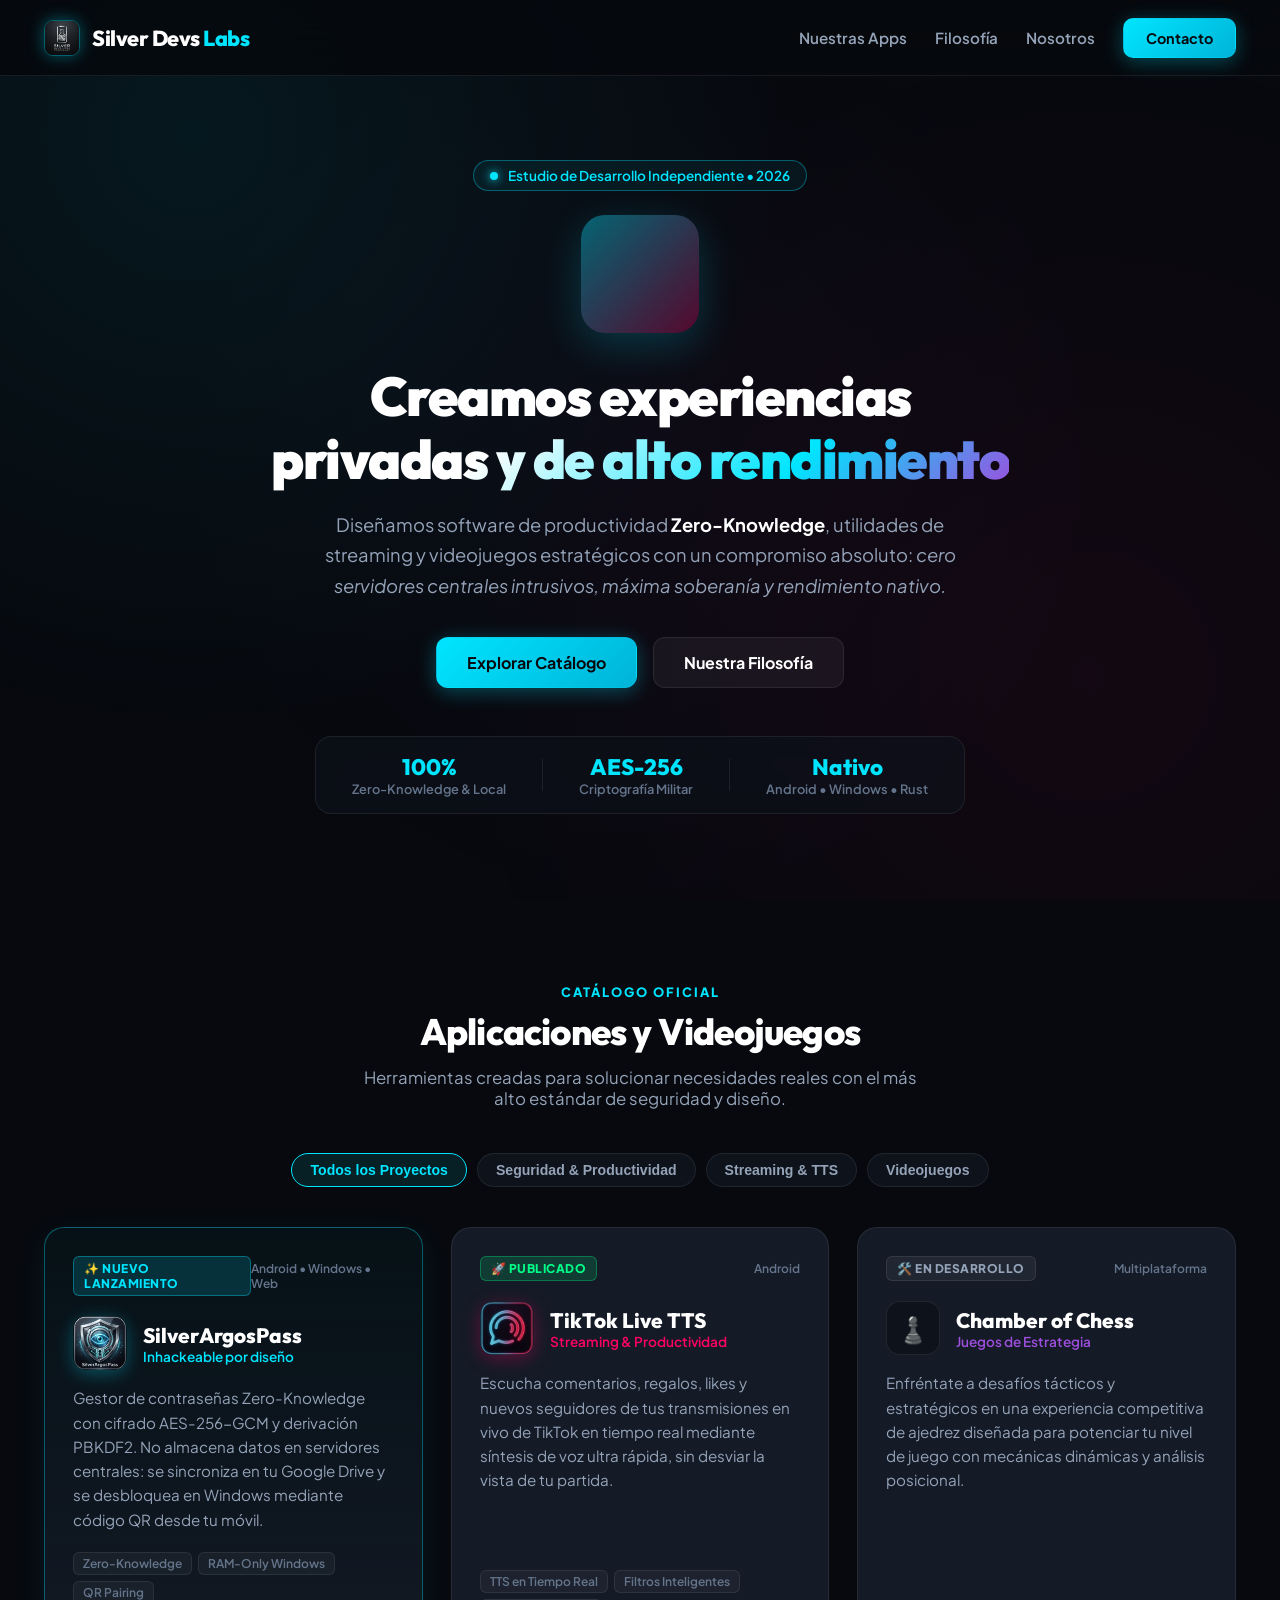
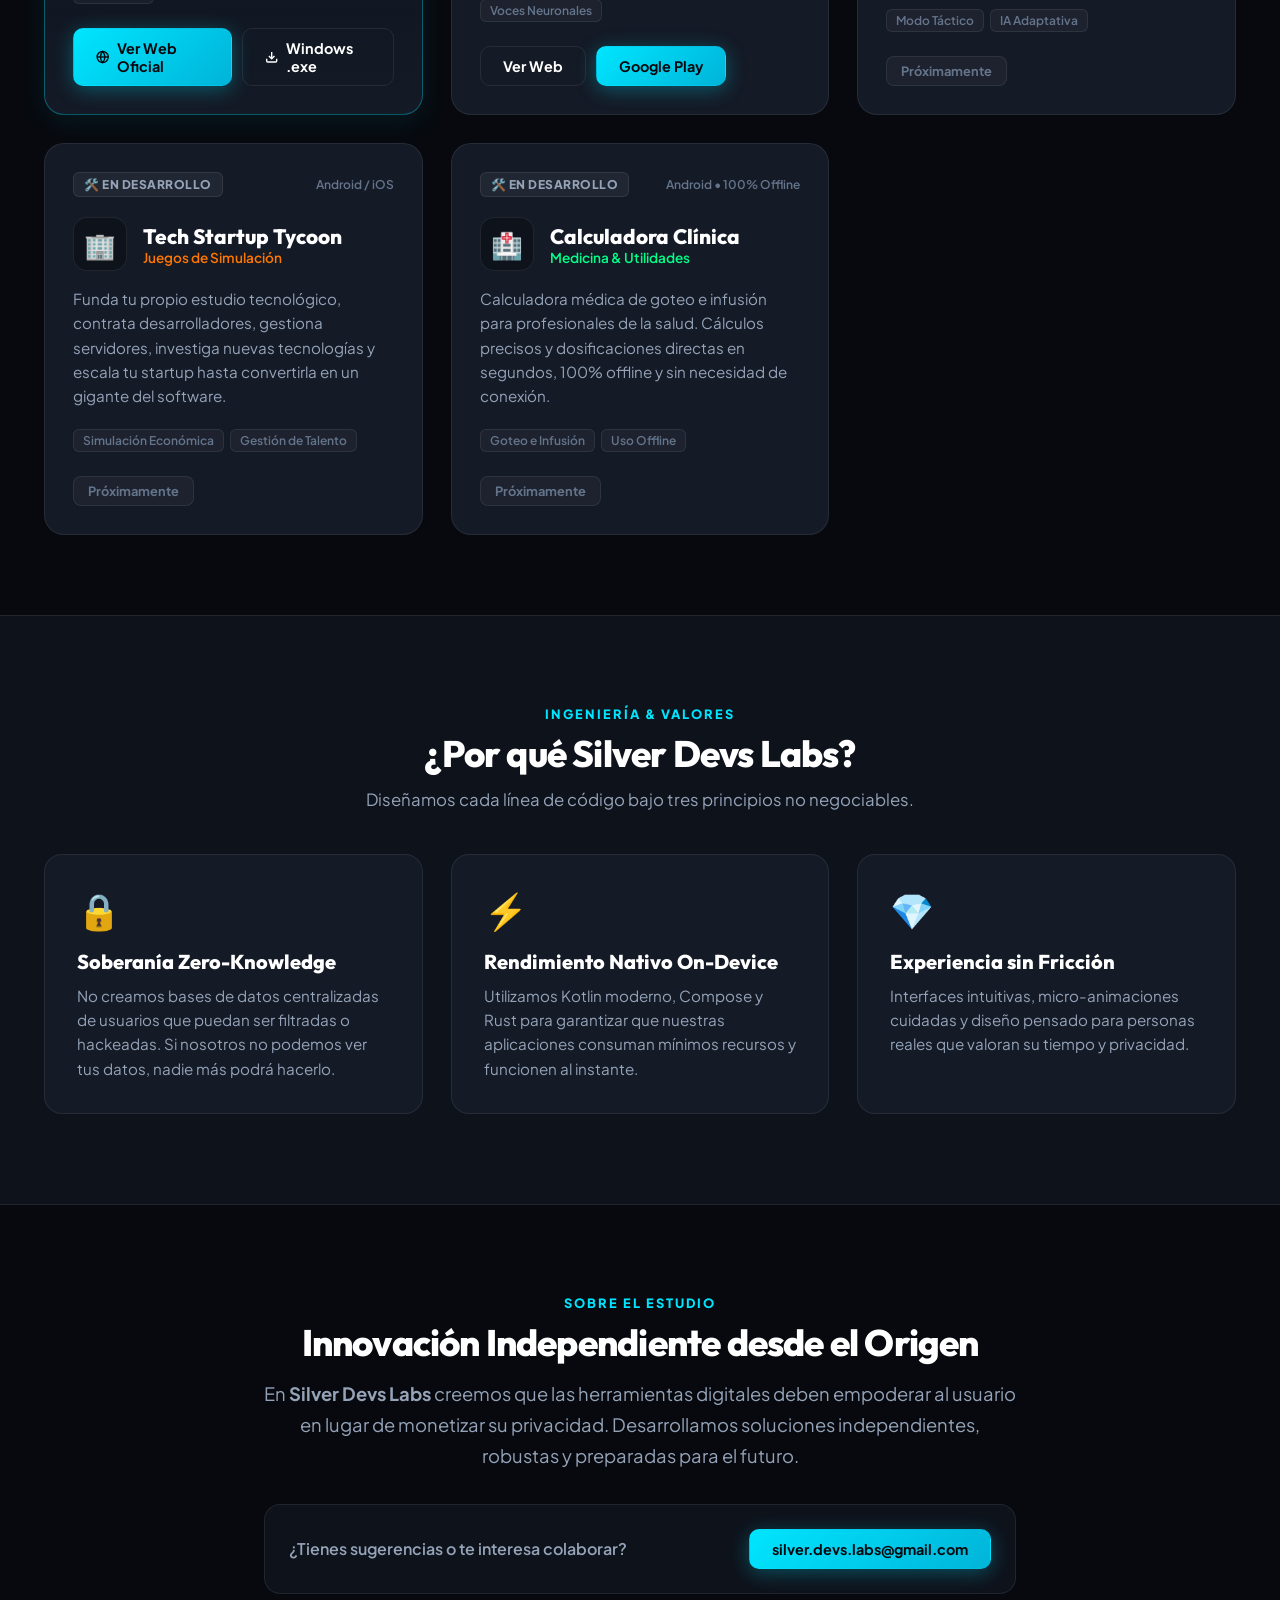
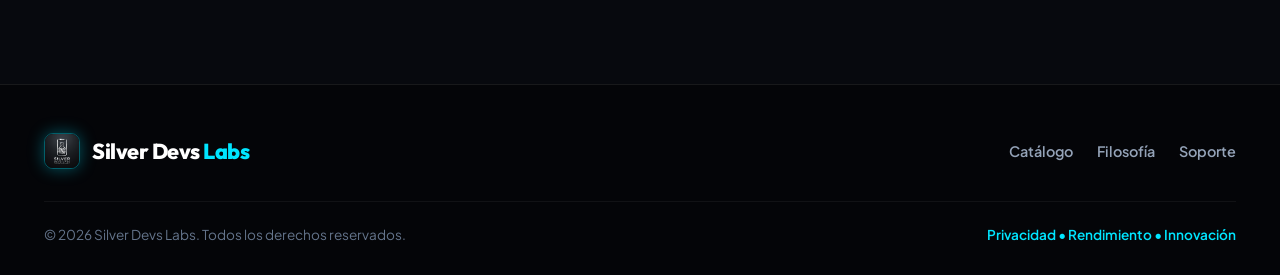
==== commit 79f35257: "Use official logo_silver_devs_labs.png in portal navbar and footer" ====
--- a/index.html
+++ b/index.html
@@ -19,6 +19,7 @@
     
     <!-- Stylesheets -->
     <link rel="stylesheet" href="style.css">
+    <link rel="icon" type="image/png" href="assets/logo_silver_devs_labs.png">
 </head>
 <body>
     <!-- Background Glow -->
@@ -28,7 +29,7 @@
     <header class="navbar">
         <div class="container navbar-container">
             <a href="#" class="brand">
-                <div class="brand-badge">S</div>
+                <img src="assets/logo_silver_devs_labs.png" alt="Silver Devs Labs Logo" class="brand-logo-img">
                 <span class="brand-name">Silver Devs <span class="accent-cyan">Labs</span></span>
             </a>
             <nav class="nav-menu">
@@ -295,6 +296,7 @@
         <div class="container footer-container">
             <div class="footer-top">
                 <div class="brand">
+                    <img src="assets/logo_silver_devs_labs.png" alt="Silver Devs Labs Logo" class="brand-logo-img">
                     <span class="brand-name">Silver Devs <span class="accent-cyan">Labs</span></span>
                 </div>
                 <div class="footer-links">
--- a/style.css
+++ b/style.css
@@ -95,19 +95,20 @@
     text-decoration: none;
 }
 
-.brand-badge {
-    width: 34px;
-    height: 34px;
-    border-radius: 8px;
-    background: linear-gradient(135deg, #00E5FF, #9D4EDD);
-    color: #07090E;
-    font-weight: 900;
-    font-family: var(--font-heading);
-    display: flex;
-    align-items: center;
-    justify-content: center;
-    font-size: 1.1rem;
-    box-shadow: 0 0 16px rgba(0, 229, 255, 0.4);
+.brand-logo-img {
+    width: 36px;
+    height: 36px;
+    border-radius: 9px;
+    object-fit: cover;
+    border: 1px solid rgba(0, 229, 255, 0.4);
+    box-shadow: 0 0 16px rgba(0, 229, 255, 0.35);
+    transition: var(--transition-smooth);
+}
+
+.brand:hover .brand-logo-img {
+    transform: scale(1.08);
+    box-shadow: 0 0 24px rgba(0, 229, 255, 0.6);
+    border-color: var(--neon-cyan);
 }
 
 .brand-name {
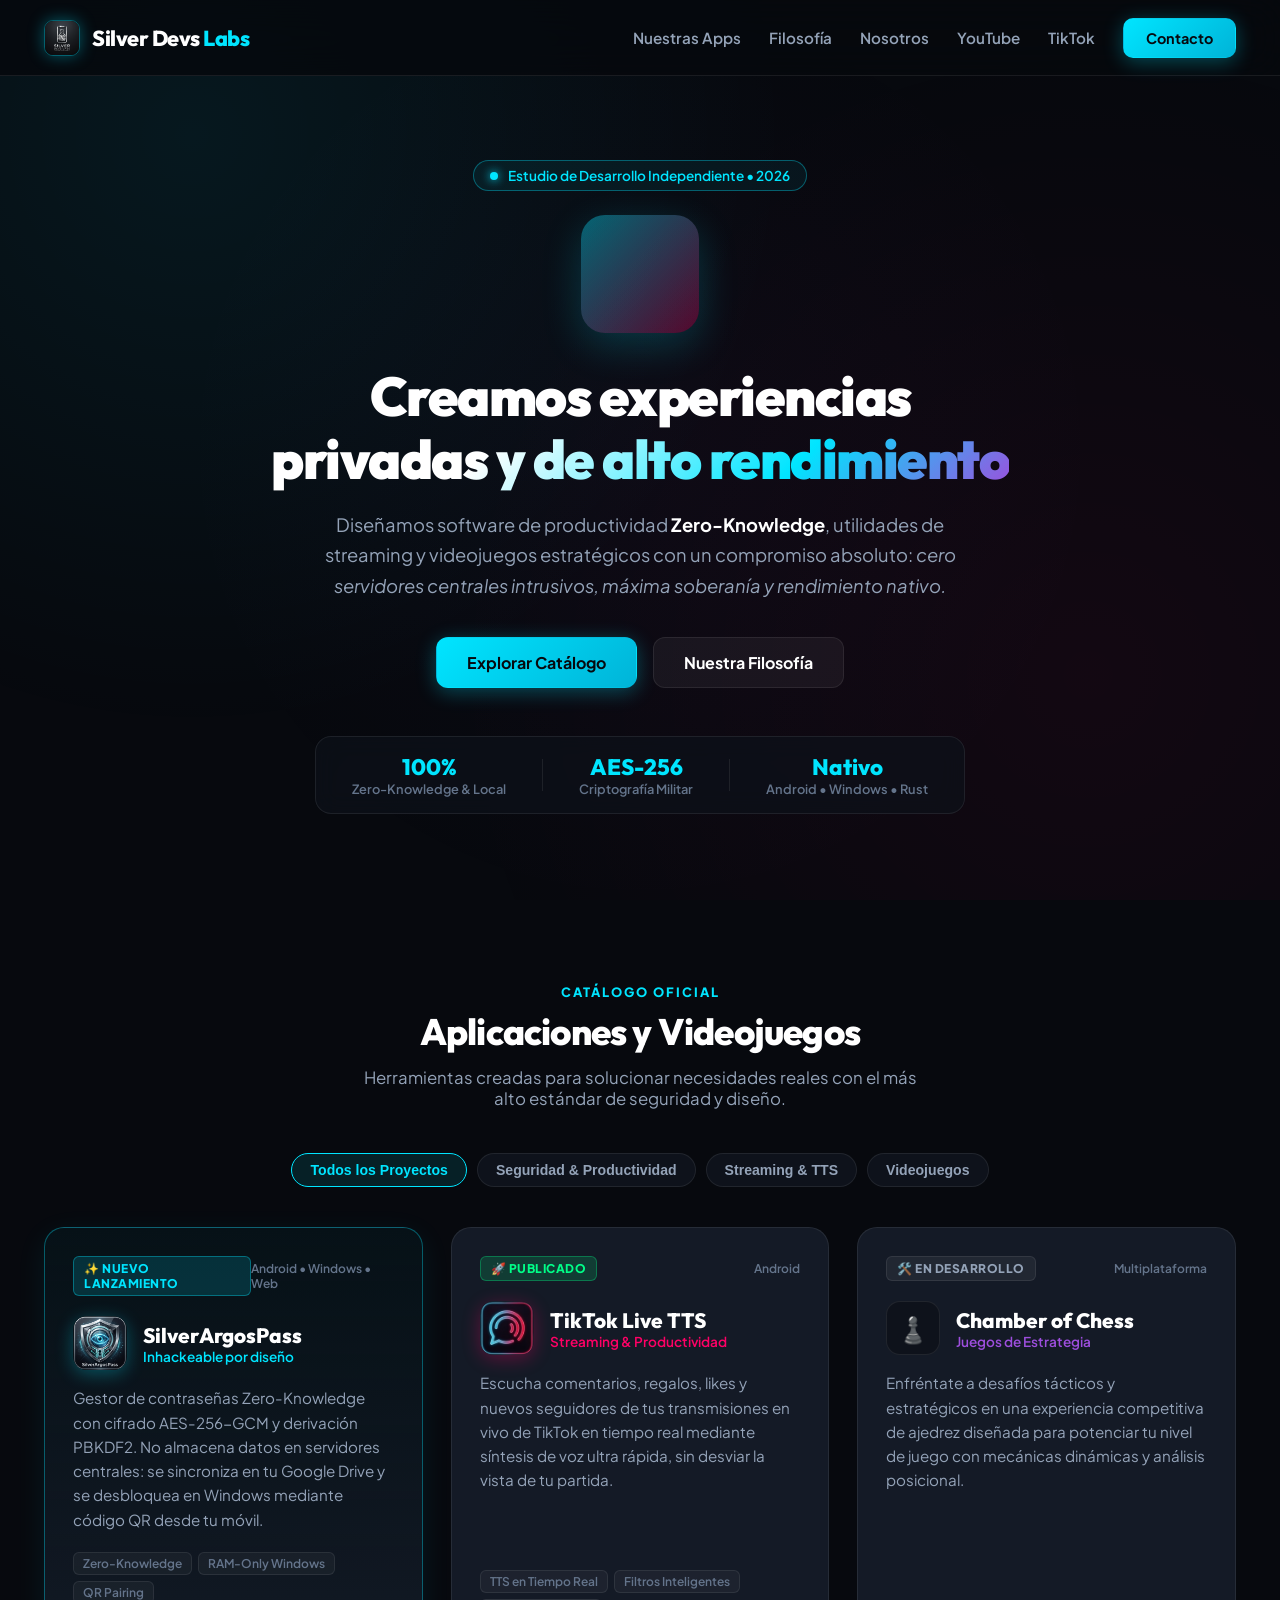
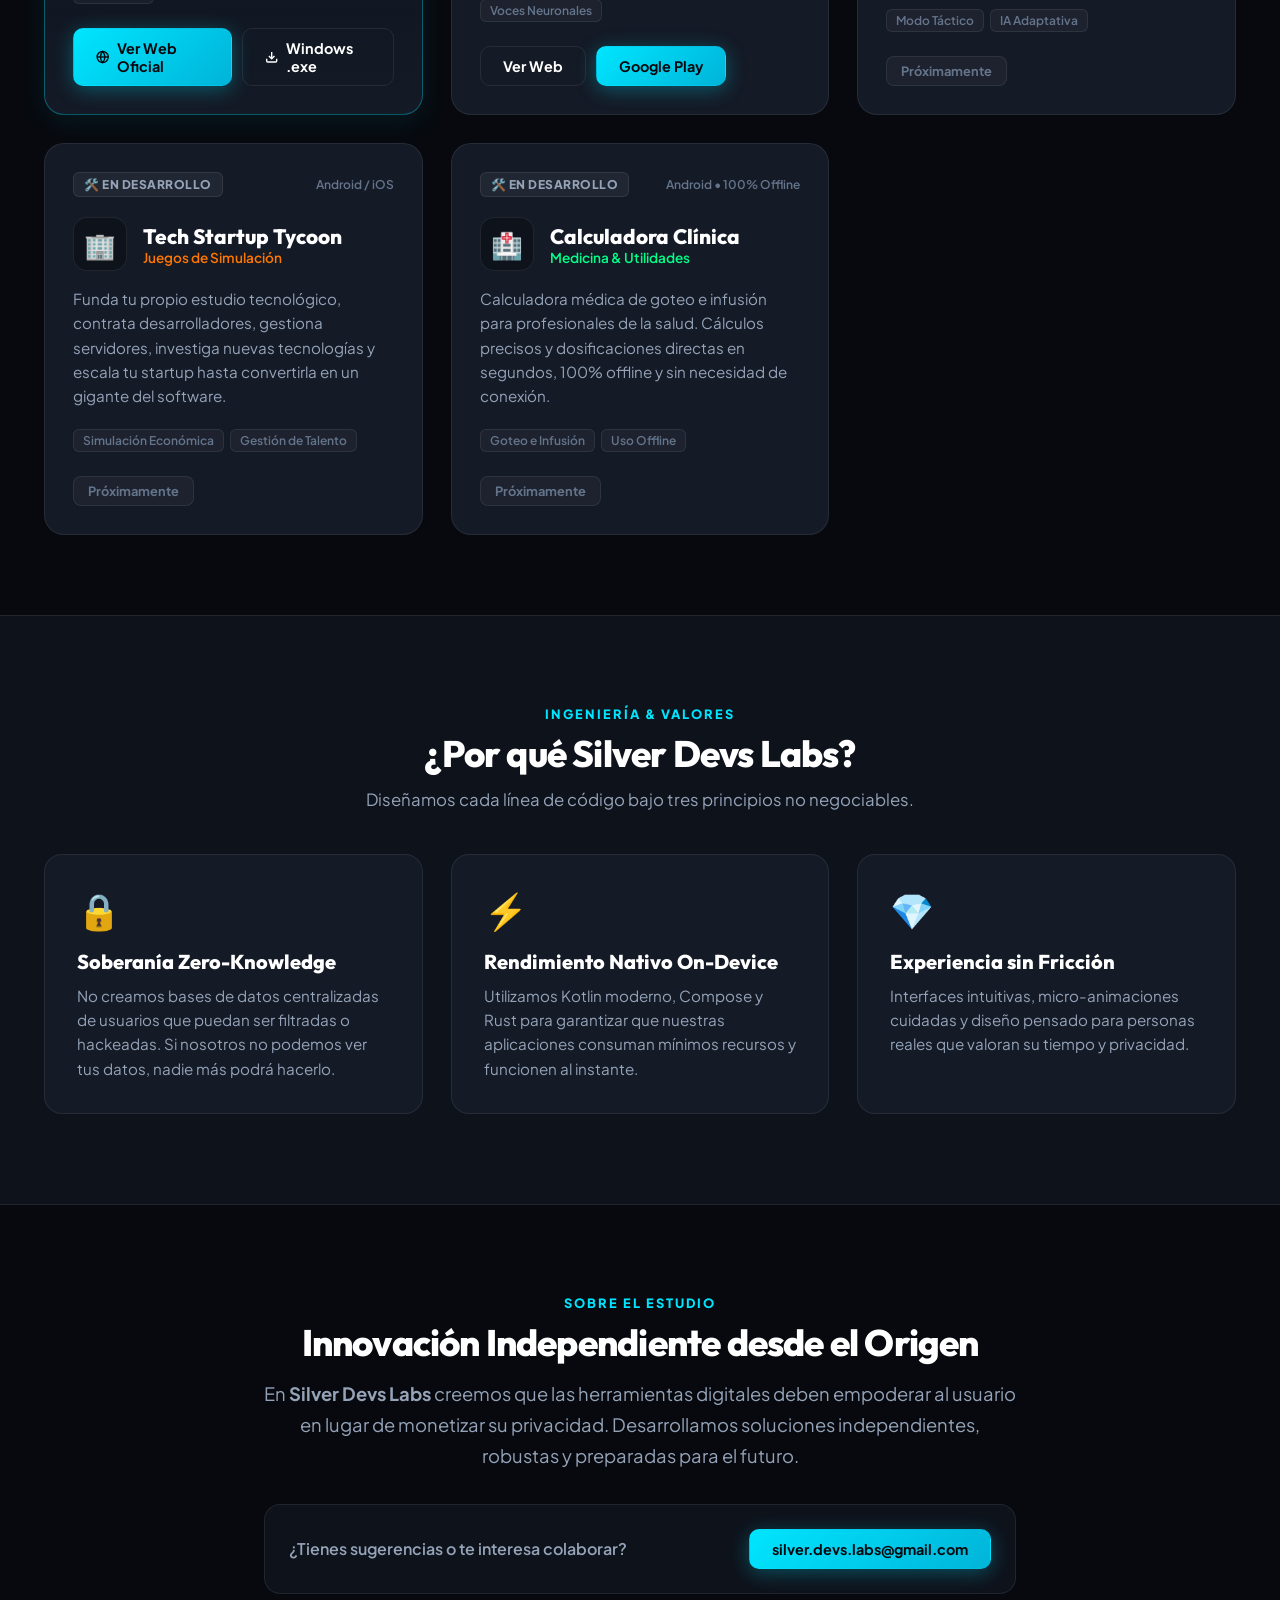
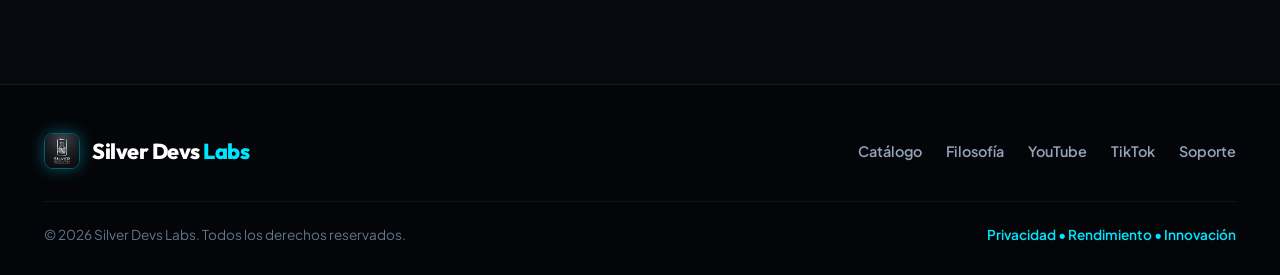
==== commit bc04d503: "Add YouTube and TikTok official channels to navbar and footer" ====
--- a/index.html
+++ b/index.html
@@ -36,6 +36,8 @@
                 <a href="#apps" class="nav-link">Nuestras Apps</a>
                 <a href="#pilares" class="nav-link">Filosofía</a>
                 <a href="#about" class="nav-link">Nosotros</a>
+                <a href="https://www.youtube.com/@SilverDevsLabs/shorts" target="_blank" rel="noopener noreferrer" class="nav-link nav-social" title="YouTube Shorts">YouTube</a>
+                <a href="https://www.tiktok.com/@silverdevslabs" target="_blank" rel="noopener noreferrer" class="nav-link nav-social" title="TikTok">TikTok</a>
                 <a href="mailto:silver.devs.labs@gmail.com" class="btn btn-primary btn-nav">Contacto</a>
             </nav>
         </div>
@@ -302,6 +304,8 @@
                 <div class="footer-links">
                     <a href="#apps" class="footer-link">Catálogo</a>
                     <a href="#pilares" class="footer-link">Filosofía</a>
+                    <a href="https://www.youtube.com/@SilverDevsLabs/shorts" target="_blank" rel="noopener noreferrer" class="footer-link">YouTube</a>
+                    <a href="https://www.tiktok.com/@silverdevslabs" target="_blank" rel="noopener noreferrer" class="footer-link">TikTok</a>
                     <a href="mailto:silver.devs.labs@gmail.com" class="footer-link">Soporte</a>
                 </div>
             </div>
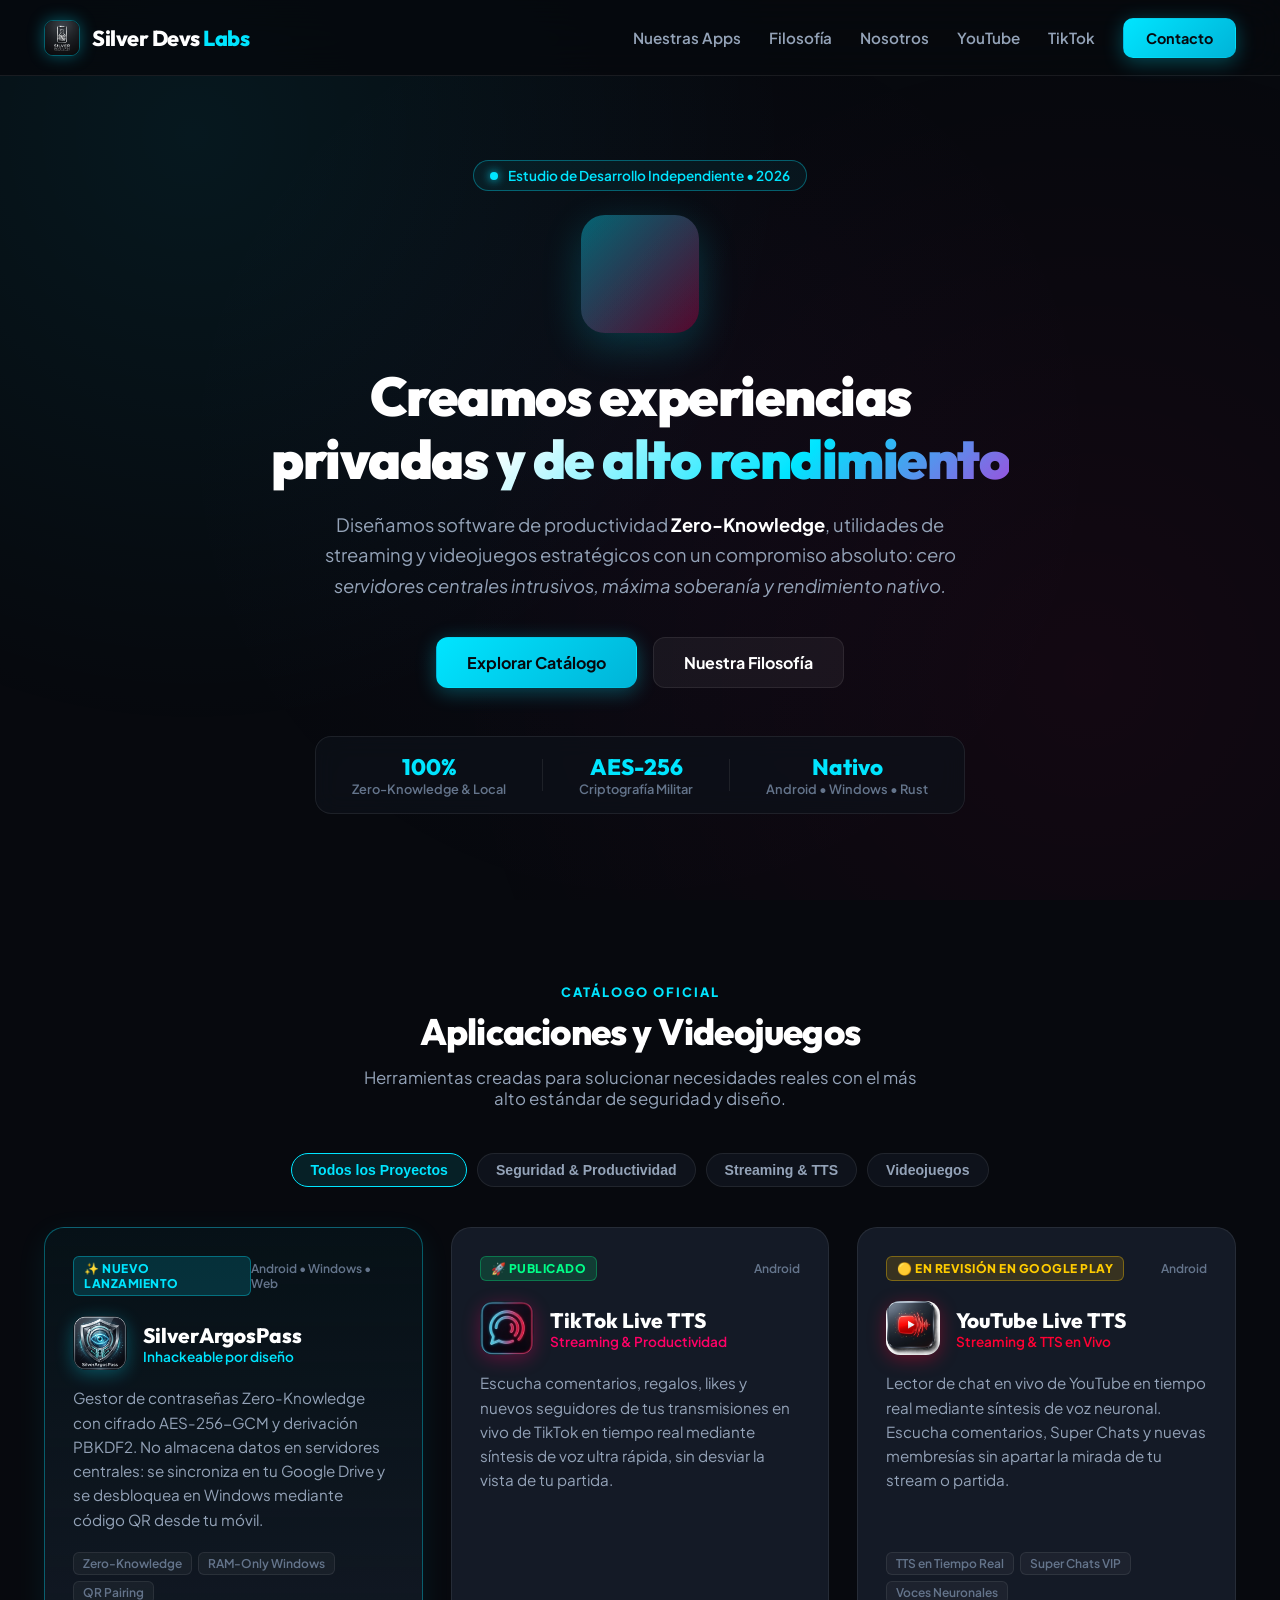
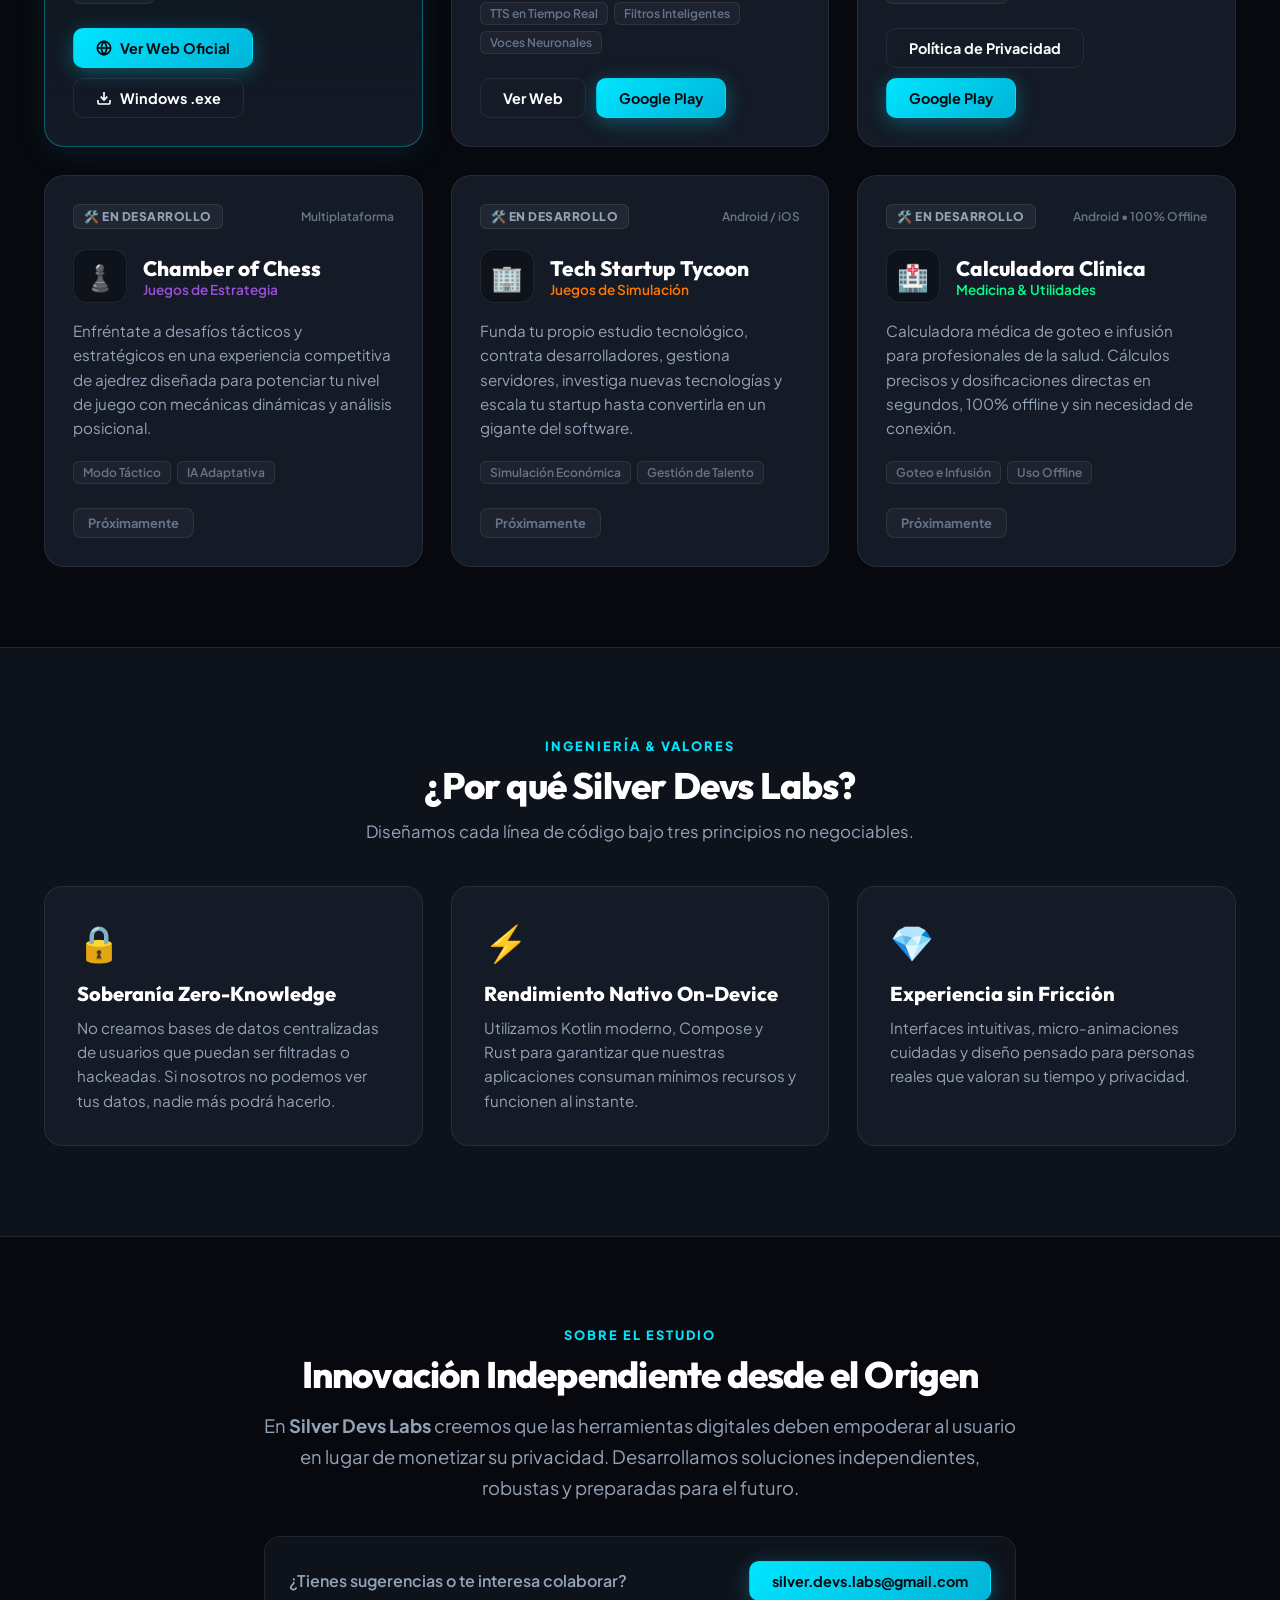
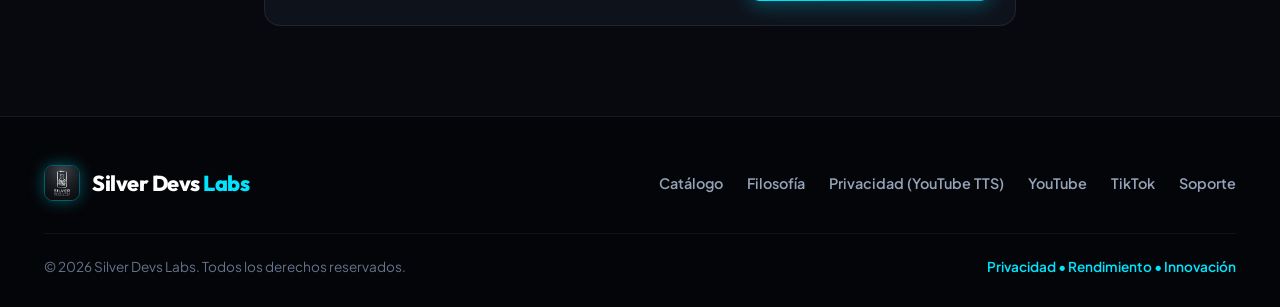
==== commit 8ebe887a: "feat: add YouTube Live TTS to portal and update assets" ====
--- a/index.html
+++ b/index.html
@@ -167,8 +167,35 @@
                         <a href="https://play.google.com/store/apps/details?id=com.silver_devs_labs.tiktoktts" class="btn btn-primary" target="_blank">Google Play</a>
                     </div>
                 </div>
+
+                <!-- App 3: YouTube Live TTS -->
+                <div class="card app-card status-review" data-category="streaming" id="app-youtubetts">
+                    <div class="card-header-top">
+                        <span class="status-badge badge-review">🟡 En Revisión en Google Play</span>
+                        <span class="platform-tag">Android</span>
+                    </div>
+                    <div class="app-header">
+                        <img src="assets/logo-youtubetts.png" alt="YouTube Live TTS Icon" class="app-icon shadow-red">
+                        <div class="app-meta">
+                            <h3 class="app-title">YouTube Live TTS</h3>
+                            <span class="app-category text-red">Streaming & TTS en Vivo</span>
+                        </div>
+                    </div>
+                    <p class="app-desc">
+                        Lector de chat en vivo de YouTube en tiempo real mediante síntesis de voz neuronal. Escucha comentarios, Super Chats y nuevas membresías sin apartar la mirada de tu stream o partida.
+                    </p>
+                    <div class="app-features-chips">
+                        <span class="chip">TTS en Tiempo Real</span>
+                        <span class="chip">Super Chats VIP</span>
+                        <span class="chip">Voces Neuronales</span>
+                    </div>
+                    <div class="app-links">
+                        <a href="privacy-youtubetts.html" class="btn btn-outline" target="_blank">Política de Privacidad</a>
+                        <a href="https://play.google.com/store/apps/details?id=com.silver_devs_labs.youtubetts" class="btn btn-primary" target="_blank">Google Play</a>
+                    </div>
+                </div>
                 
-                <!-- App 3: Chamber of Chess -->
+                <!-- App 4: Chamber of Chess -->
                 <div class="card app-card status-dev" data-category="juegos" id="app-chess">
                     <div class="card-header-top">
                         <span class="status-badge badge-dev">🛠️ En Desarrollo</span>
@@ -193,7 +220,7 @@
                     </div>
                 </div>
                 
-                <!-- App 4: Tech Startup Tycoon -->
+                <!-- App 5: Tech Startup Tycoon -->
                 <div class="card app-card status-dev" data-category="juegos" id="app-tycoon">
                     <div class="card-header-top">
                         <span class="status-badge badge-dev">🛠️ En Desarrollo</span>
@@ -218,7 +245,7 @@
                     </div>
                 </div>
                 
-                <!-- App 5: Calculadora Clínica -->
+                <!-- App 6: Calculadora Clínica -->
                 <div class="card app-card status-dev" data-category="seguridad" id="app-clinical">
                     <div class="card-header-top">
                         <span class="status-badge badge-dev">🛠️ En Desarrollo</span>
@@ -304,6 +331,7 @@
                 <div class="footer-links">
                     <a href="#apps" class="footer-link">Catálogo</a>
                     <a href="#pilares" class="footer-link">Filosofía</a>
+                    <a href="privacy-youtubetts.html" class="footer-link">Privacidad (YouTube TTS)</a>
                     <a href="https://www.youtube.com/@SilverDevsLabs/shorts" target="_blank" rel="noopener noreferrer" class="footer-link">YouTube</a>
                     <a href="https://www.tiktok.com/@silverdevslabs" target="_blank" rel="noopener noreferrer" class="footer-link">TikTok</a>
                     <a href="mailto:silver.devs.labs@gmail.com" class="footer-link">Soporte</a>
--- a/style.css
+++ b/style.css
@@ -11,6 +11,7 @@
     --neon-green: #00FF88;
     --neon-orange: #FF7700;
     --neon-purple: #9D4EDD;
+    --neon-red: #FF0033;
     
     --text-primary: #FFFFFF;
     --text-secondary: #94A3B8;
@@ -19,6 +20,7 @@
     --border-subtle: rgba(255, 255, 255, 0.08);
     --border-cyan: rgba(0, 229, 255, 0.35);
     --border-pink: rgba(255, 0, 102, 0.35);
+    --border-red: rgba(255, 0, 51, 0.35);
     
     --font-heading: 'Outfit', sans-serif;
     --font-body: 'Plus Jakarta Sans', sans-serif;
@@ -466,6 +468,12 @@
     border: 1px solid var(--border-subtle);
 }
 
+.badge-review {
+    background: rgba(255, 187, 0, 0.15);
+    color: #FFCC00;
+    border: 1px solid rgba(255, 204, 0, 0.35);
+}
+
 .platform-tag {
     font-size: 0.75rem;
     color: var(--text-muted);
@@ -494,6 +502,10 @@
     box-shadow: 0 4px 18px rgba(255, 0, 102, 0.3);
 }
 
+.shadow-red {
+    box-shadow: 0 4px 18px rgba(255, 0, 51, 0.35);
+}
+
 .app-icon-placeholder {
     width: 54px;
     height: 54px;
@@ -528,6 +540,7 @@
 .text-purple { color: var(--neon-purple); }
 .text-orange { color: var(--neon-orange); }
 .text-green { color: var(--neon-green); }
+.text-red { color: var(--neon-red); }
 
 .app-desc {
     color: var(--text-secondary);
@@ -558,6 +571,7 @@
     display: flex;
     gap: 10px;
     margin-top: auto;
+    flex-wrap: wrap;
 }
 
 .badge-subtle {
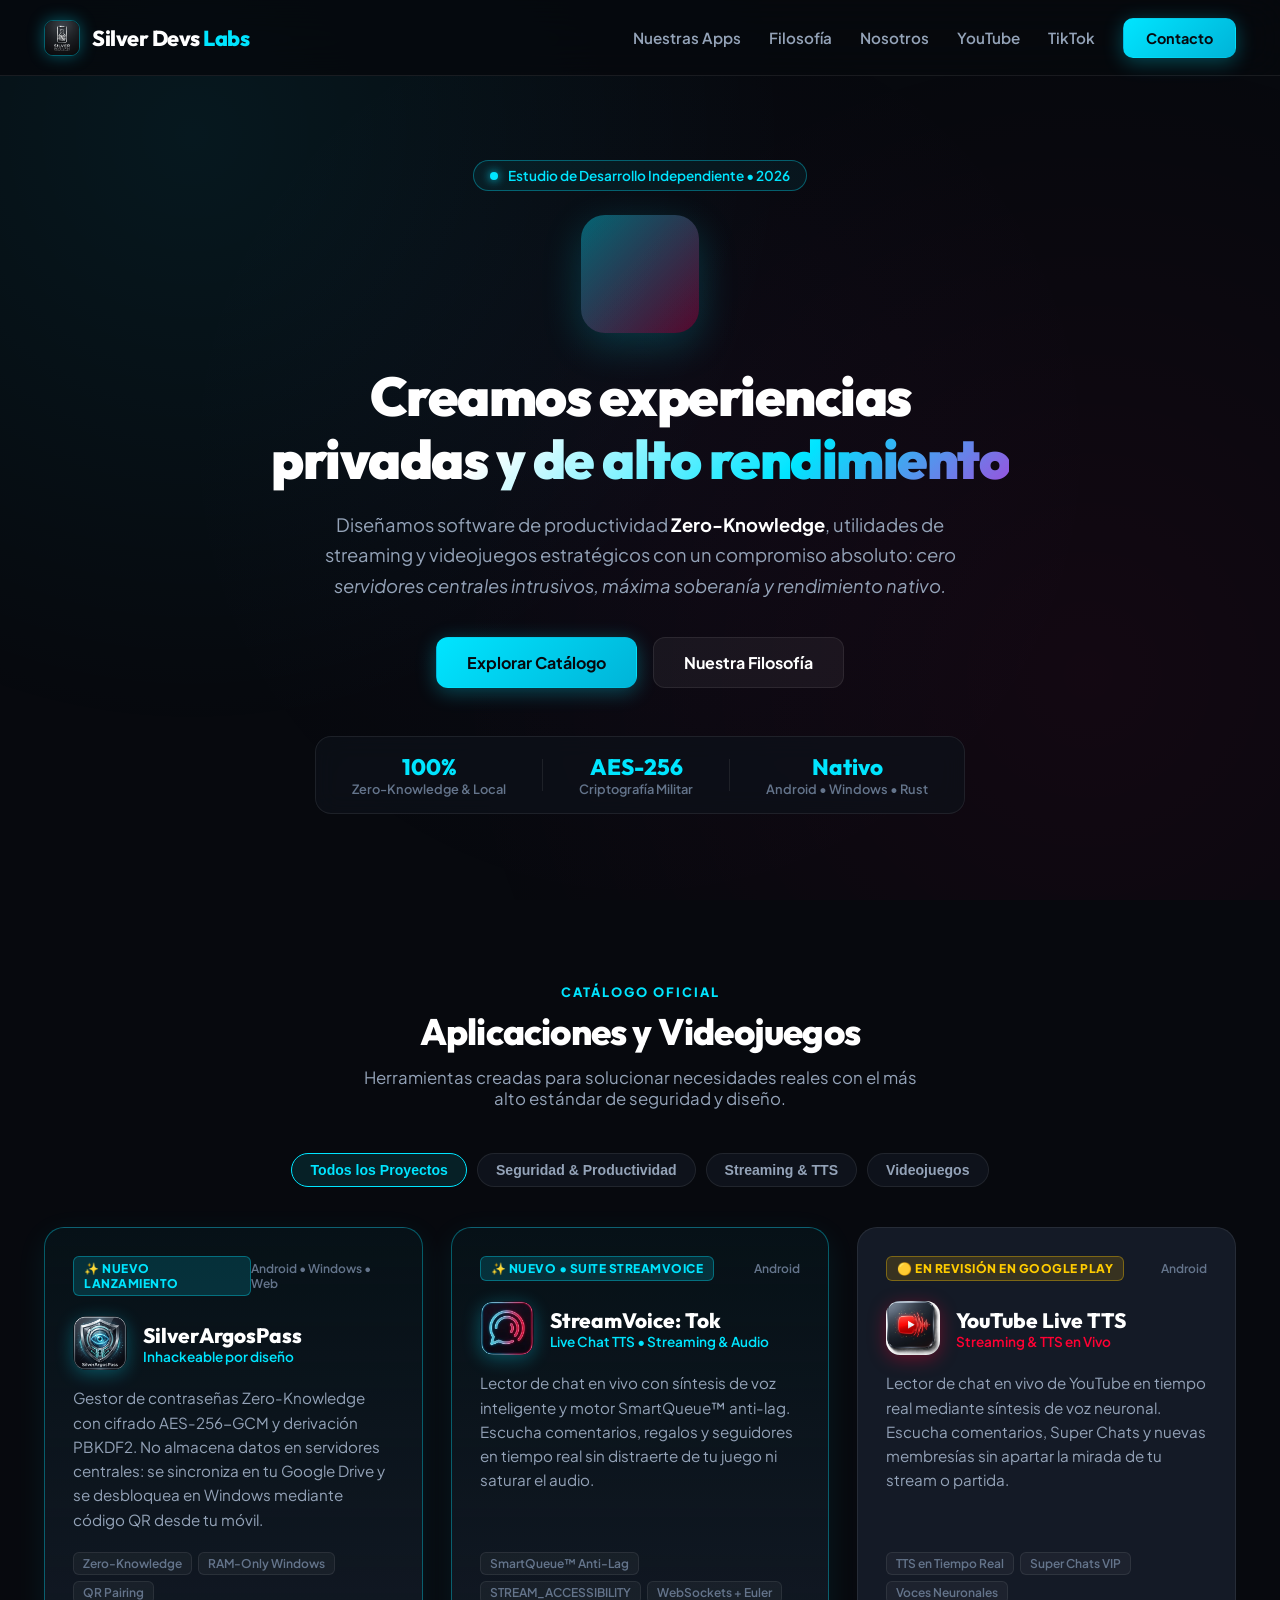
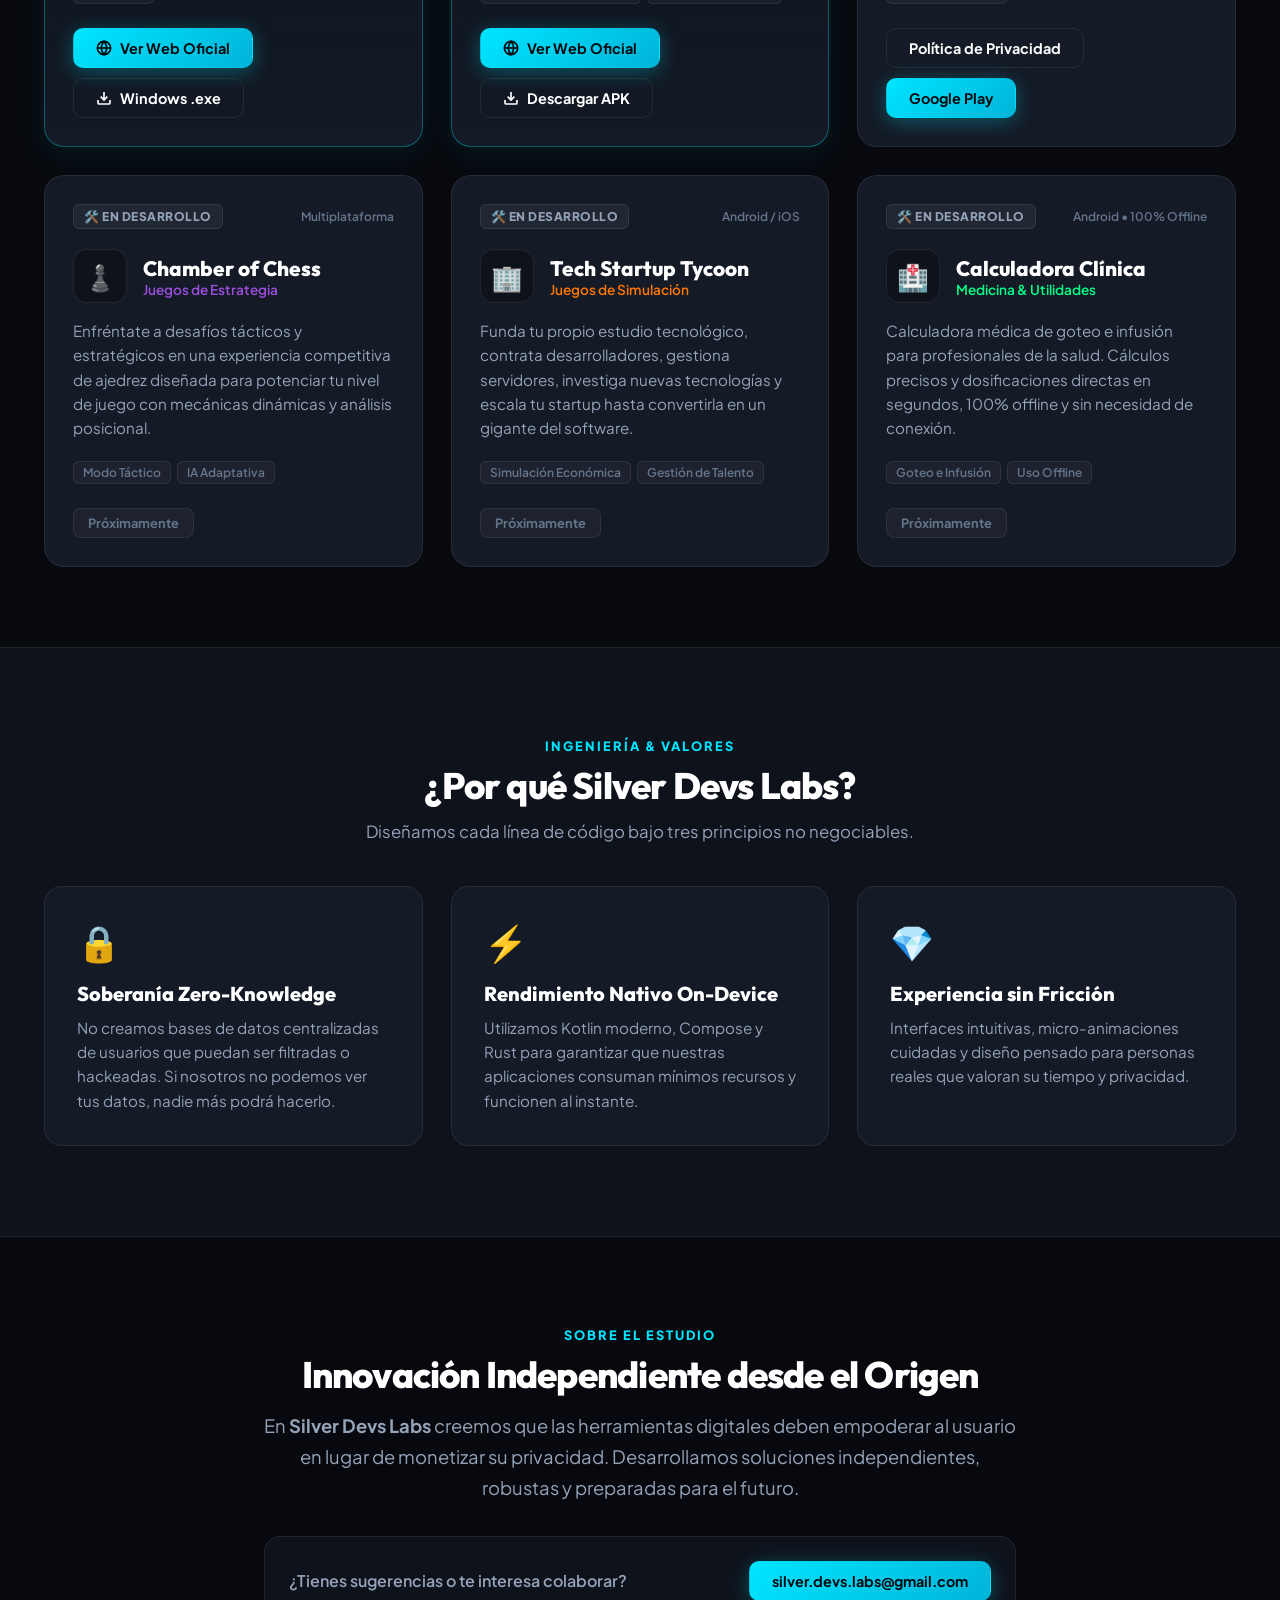
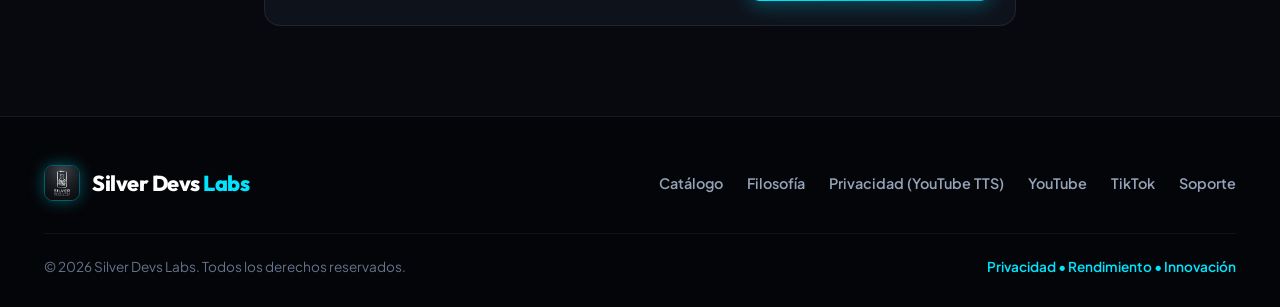
==== commit 8517ad8b: "Add dedicated landing page and direct APK download for StreamVoice: Tok Live Chat TTS" ====
--- a/index.html
+++ b/index.html
@@ -141,30 +141,37 @@
                     </div>
                 </div>
 
-                <!-- App 2: TikTok Live TTS -->
-                <div class="card app-card status-published" data-category="streaming" id="app-tiktoktts">
-                    <div class="card-header-top">
-                        <span class="status-badge badge-published">🚀 Publicado</span>
+                <!-- App 2: StreamVoice: Tok Live Chat TTS -->
+                <div class="card app-card status-featured" data-category="streaming" id="app-streamvoicetok">
+                    <div class="card-glow"></div>
+                    <div class="card-header-top">
+                        <span class="status-badge badge-featured">✨ Nuevo • Suite StreamVoice</span>
                         <span class="platform-tag">Android</span>
                     </div>
                     <div class="app-header">
-                        <img src="assets/logo-tiktoktts.png" alt="TikTok Live TTS Icon" class="app-icon shadow-pink">
-                        <div class="app-meta">
-                            <h3 class="app-title">TikTok Live TTS</h3>
-                            <span class="app-category text-pink">Streaming & Productividad</span>
-                        </div>
-                    </div>
-                    <p class="app-desc">
-                        Escucha comentarios, regalos, likes y nuevos seguidores de tus transmisiones en vivo de TikTok en tiempo real mediante síntesis de voz ultra rápida, sin desviar la vista de tu partida.
-                    </p>
-                    <div class="app-features-chips">
-                        <span class="chip">TTS en Tiempo Real</span>
-                        <span class="chip">Filtros Inteligentes</span>
-                        <span class="chip">Voces Neuronales</span>
-                    </div>
-                    <div class="app-links">
-                        <a href="https://silverdevslabs-del.github.io/tiktok-live-tts-web/" class="btn btn-outline" target="_blank">Ver Web</a>
-                        <a href="https://play.google.com/store/apps/details?id=com.silver_devs_labs.tiktoktts" class="btn btn-primary" target="_blank">Google Play</a>
+                        <img src="assets/logo-streamvoicetok.webp" alt="StreamVoice: Tok Icon" class="app-icon shadow-cyan">
+                        <div class="app-meta">
+                            <h3 class="app-title">StreamVoice: Tok</h3>
+                            <span class="app-category text-cyan">Live Chat TTS • Streaming & Audio</span>
+                        </div>
+                    </div>
+                    <p class="app-desc">
+                        Lector de chat en vivo con síntesis de voz inteligente y motor SmartQueue™ anti-lag. Escucha comentarios, regalos y seguidores en tiempo real sin distraerte de tu juego ni saturar el audio.
+                    </p>
+                    <div class="app-features-chips">
+                        <span class="chip">SmartQueue™ Anti-Lag</span>
+                        <span class="chip">STREAM_ACCESSIBILITY</span>
+                        <span class="chip">WebSockets + Euler</span>
+                    </div>
+                    <div class="app-links">
+                        <a href="streamvoice-tok/index.html" class="btn btn-primary">
+                            <svg width="16" height="16" viewBox="0 0 24 24" fill="none" stroke="currentColor" stroke-width="2.5"><circle cx="12" cy="12" r="10"/><line x1="2" y1="12" x2="22" y2="12"/><path d="M12 2a15.3 15.3 0 0 1 4 10 15.3 15.3 0 0 1-4 10 15.3 15.3 0 0 1-4-10 15.3 15.3 0 0 1 4-10z"/></svg>
+                            Ver Web Oficial
+                        </a>
+                        <a href="streamvoice-tok/downloads/StreamVoiceTok-v1.0.0-b1.apk" class="btn btn-outline" download>
+                            <svg width="16" height="16" viewBox="0 0 24 24" fill="none" stroke="currentColor" stroke-width="2.5"><path d="M21 15v4a2 2 0 0 1-2 2H5a2 2 0 0 1-2-2v-4"/><polyline points="7 10 12 15 17 10"/><line x1="12" y1="15" x2="12" y2="3"/></svg>
+                            Descargar APK
+                        </a>
                     </div>
                 </div>
 
